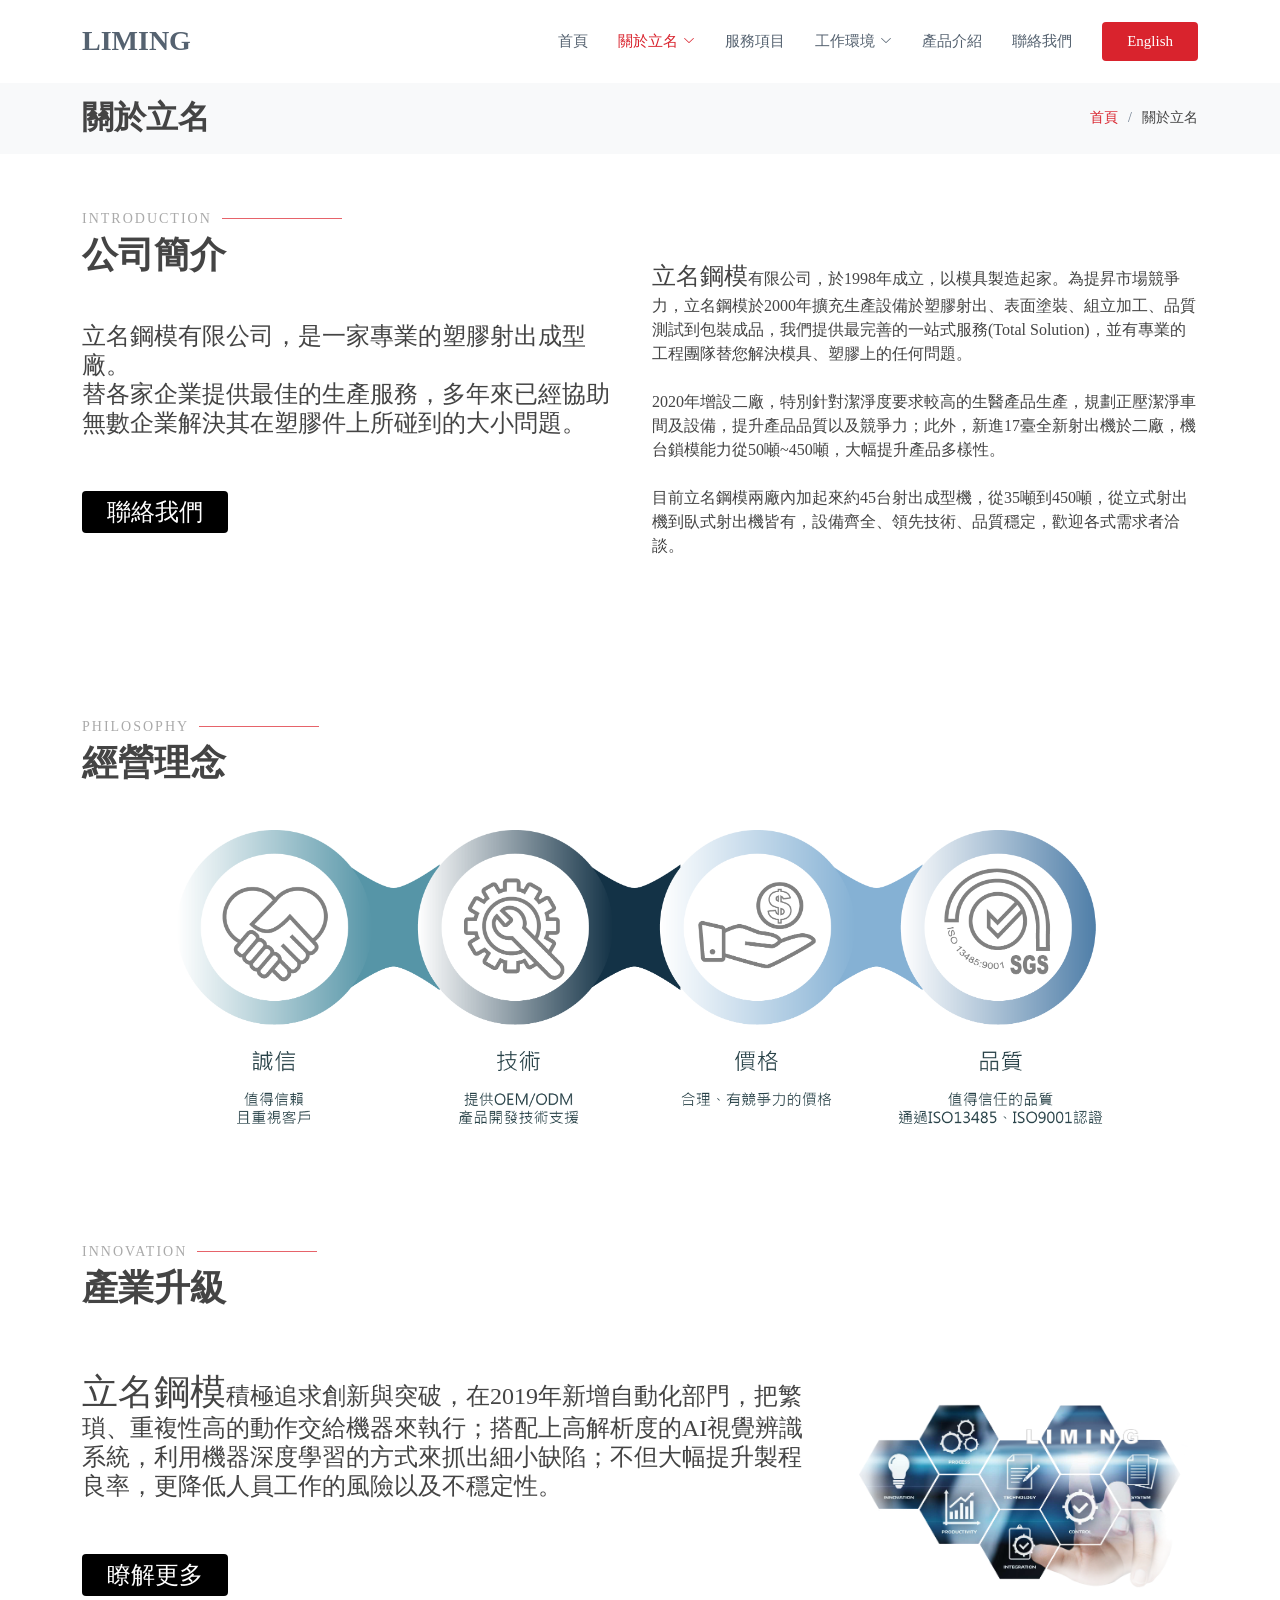
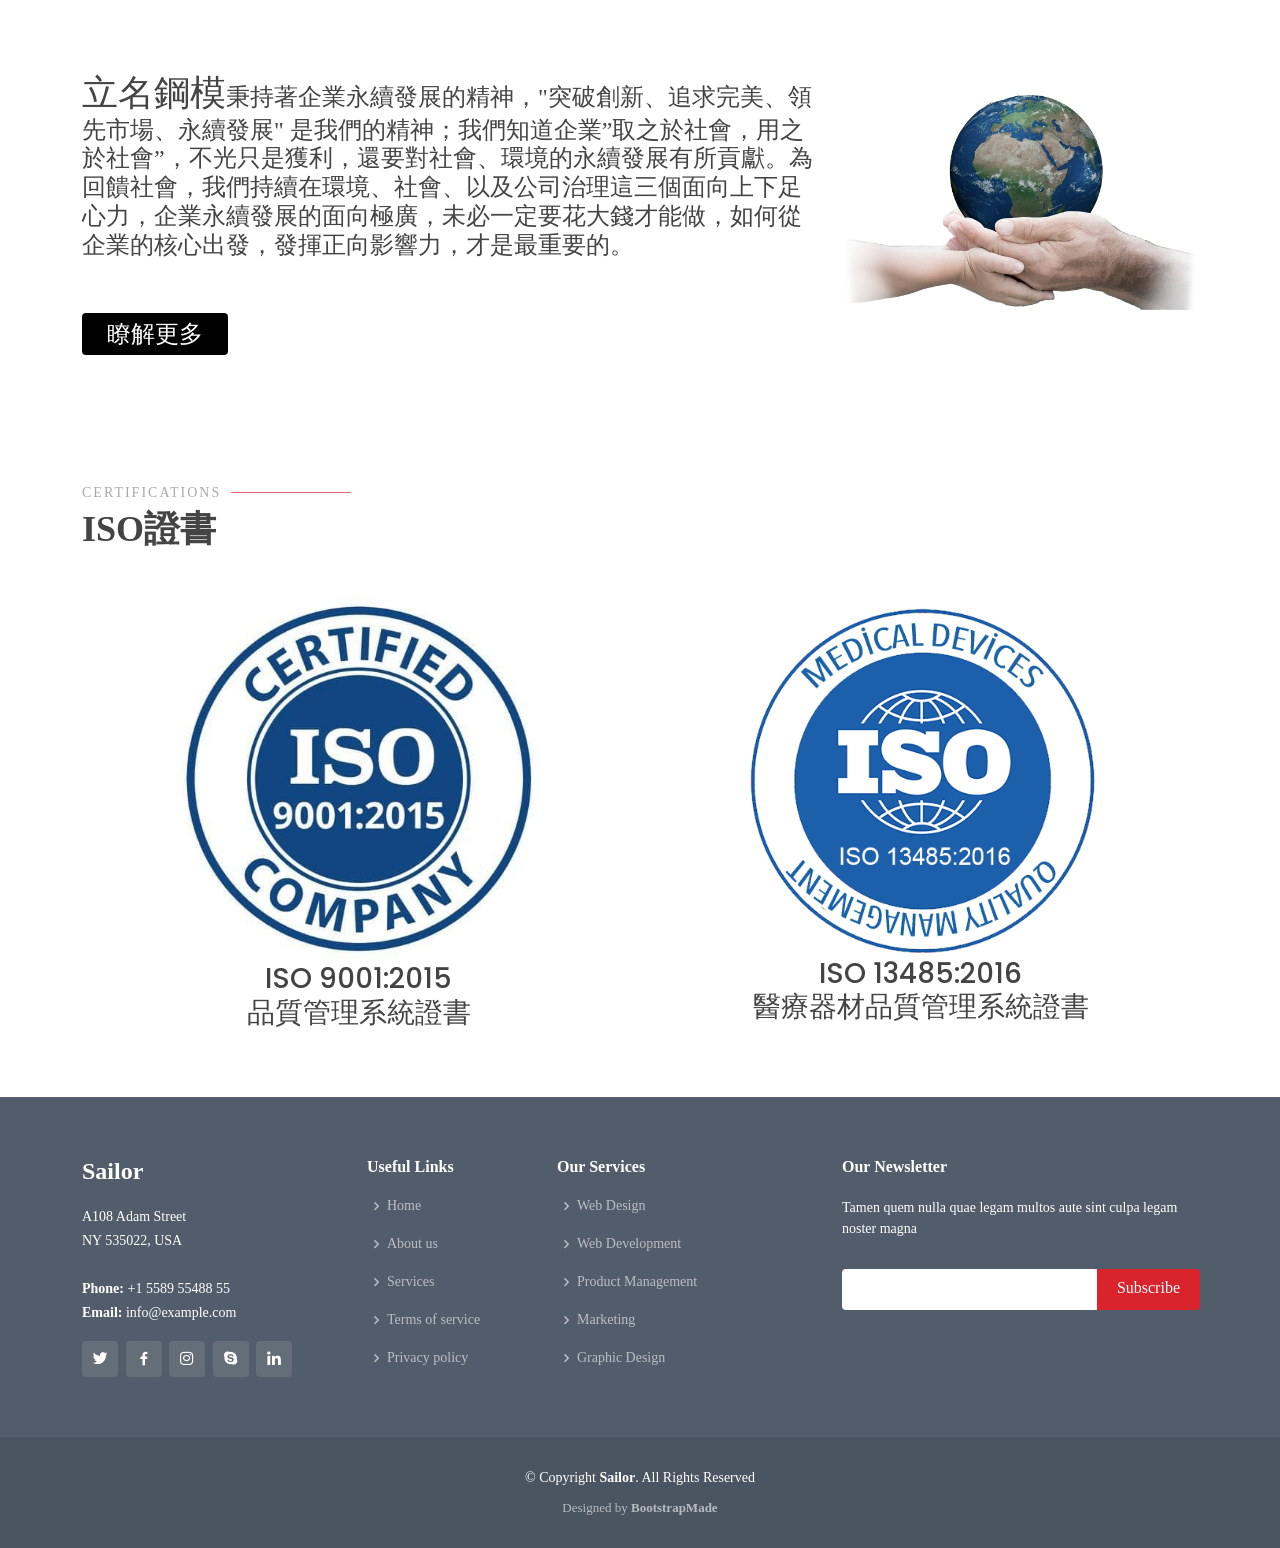
==== about.html @ 47093c93 "update" ====
<!DOCTYPE html>
<html lang="zh-TW">

<head>
  <meta charset="utf-8">
  <meta content="width=device-width, initial-scale=1.0" name="viewport">

  <title>LiMing Mold - 關於立名</title>
  <meta content="" name="description">
  <meta content="" name="keywords">

  <!-- Favicons -->
  <link href="assets/img/favicon.png" rel="icon">
  <link href="assets/img/apple-touch-icon.png" rel="apple-touch-icon">

  <!-- Google Fonts -->
  <link href="https://fonts.googleapis.com/css?family=Open+Sans:300,300i,400,400i,600,600i,700,700i|Raleway:300,300i,400,400i,500,500i,600,600i,700,700i|Poppins:300,300i,400,400i,500,500i,600,600i,700,700i" rel="stylesheet">

  <!-- Vendor CSS Files -->
  <link href="assets/vendor/animate.css/animate.min.css" rel="stylesheet">
  <link href="assets/vendor/bootstrap/css/bootstrap.min.css" rel="stylesheet">
  <link href="assets/vendor/bootstrap-icons/bootstrap-icons.css" rel="stylesheet">
  <link href="assets/vendor/boxicons/css/boxicons.min.css" rel="stylesheet">
  <link href="assets/vendor/glightbox/css/glightbox.min.css" rel="stylesheet">
  <link href="assets/vendor/remixicon/remixicon.css" rel="stylesheet">
  <link href="assets/vendor/swiper/swiper-bundle.min.css" rel="stylesheet">

  <!-- Template Main CSS File -->
  <link href="assets/css/style.css" rel="stylesheet">

  <!-- =======================================================
  * Template Name: Sailor - v4.2.0
  * Template URL: https://bootstrapmade.com/sailor-free-bootstrap-theme/
  * Author: BootstrapMade.com
  * License: https://bootstrapmade.com/license/
  ======================================================== -->
</head>

<body>

  <!-- ======= Header ======= -->
  <header id="header" class="fixed-top d-flex align-items-center">
    <div class="container d-flex align-items-center">

      <h1 class="logo me-auto"><a href="index.html">LIMING</a></h1>
      <!-- Uncomment below if you prefer to use an image logo -->
      <!-- <a href="index.html" class="logo me-auto"><img src="assets/img/logo.png" alt="" class="img-fluid"></a>-->

      <nav id="navbar" class="navbar">
        <ul>
          <li><a href="index.html">首頁</a></li>

          <li class="dropdown"><a href="about.html" class="active"><span>關於立名</span> <i class="bi bi-chevron-down"></i></a>
            <ul>
              <li><a href="about.html">關於立名</a></li>
              <li><a href="csr.html">立名CSR</a></li>
              <!-- <li><a href="testimonials.html">Testimonials</a></li>

              <li class="dropdown"><a href="#"><span>Deep Drop Down</span> <i class="bi bi-chevron-right"></i></a>
                <ul>
                  <li><a href="#">Deep Drop Down 1</a></li>
                  <li><a href="#">Deep Drop Down 2</a></li>
                  <li><a href="#">Deep Drop Down 3</a></li>
                  <li><a href="#">Deep Drop Down 4</a></li>
                  <li><a href="#">Deep Drop Down 5</a></li>
                </ul>
              </li> -->
            </ul>
          </li>
          <!-- <li><a href="about.html">關於立名</a></li> -->
          <li><a href="services.html">服務項目</a></li>
           <li class="dropdown"><a href="environment1.html"><span>工作環境</span> <i class="bi bi-chevron-down"></i></a>
            <ul>
			<li  class = "dropdown dropdown-submenu open">
			<a href="environment1.html">工作環境<p style = "margin-top: 0;margin-bottom: 0rem;">></p></a>
			  <ul class ="dropdown-menu">
              <li><a href="environment1.html">新北五股一廠</a></li>
              <li><a href="environment2.html">新北五股二廠</a></li>
			  </ul>
			</li>
			  <li class = "dropdown dropdown-submenu open">
			  <a href="equipment1.html">工廠設備<p style = "margin-top: 0;margin-bottom: 0rem;">></p></a>
			  <ul class ="dropdown-menu">
              <li><a href="equipment1.html">新北五股一廠</a></li>
              <li><a href="equipment2.html">新北五股二廠</a></li>
			  </ul>
			  </li>
			  
			</ul>
		  </li>
          <li><a href="product.html">產品介紹</a></li>
          <!-- <li><a href="blog.html">Blog</a></li> -->

          <li><a href="contact.html">聯絡我們</a></li>
          <li><a href="index.html" class="getstarted">English</a></li>
        </ul>
        <i class="bi bi-list mobile-nav-toggle"></i>
      </nav><!-- .navbar -->
    </div>
	
  </header><!-- End Header -->

  <main id="main">

    <!-- ======= Breadcrumbs ======= -->
    <section id="breadcrumbs" class="breadcrumbs">
      <div class="container">

        <div class="d-flex justify-content-between align-items-center">
          <h2 style = "font-weight: 700">關於立名</h2>
          <ol>
            <li><a href="index.html">首頁</a></li>
            <li>關於立名</li>
          </ol>
        </div>

      </div>
    </section><!-- End Breadcrumbs -->

    <!-- ======= About Section ======= -->
    <section id="about" class="about">
      <div class="container">
	
		<div class="section-title">
          <h2>INTRODUCTION</h2>
          <p>公司簡介</p>
        </div>
		
        <div class="row content">
          <div class="col-lg-6">
            <h4>立名鋼模有限公司，是一家專業的塑膠射出成型廠。<br>替各家企業提供最佳的生產服務，多年來已經協助無數企業解決其在塑膠件上所碰到的大小問題。</h4>
			<br>
			<br>
			<a href="contact.html" class="getstarted" style="padding: 8px 25px;;border-radius: 4px;font-weight: 400;color: #fff;background: #000000;font-size: 1.5rem;">聯絡我們</a>
			<br>
			<br>
			<br>
			<br>
          </div>
          <div class="col-lg-6 pt-4 pt-lg-0" style ="margin-top:-4rem";>
			<p>
			   <span style = "font-size:1.5rem;">立名鋼模</span>有限公司，於1998年成立，以模具製造起家。為提昇市場競爭力，立名鋼模於2000年擴充生產設備於塑膠射出、表面塗裝、組立加工、品質測試到包裝成品，我們提供最完善的一站式服務(Total Solution)，並有專業的工程團隊替您解決模具、塑膠上的任何問題。
				<br>
				<br>
			   2020年增設二廠，特別針對潔淨度要求較高的生醫產品生產，規劃正壓潔淨車間及設備，提升產品品質以及競爭力；此外，新進17臺全新射出機於二廠，機台鎖模能力從50噸~450噸，大幅提升產品多樣性。
				<br>
				<br>
				目前立名鋼模兩廠內加起來約45台射出成型機，從35噸到450噸，從立式射出機到臥式射出機皆有，設備齊全、領先技術、品質穩定，歡迎各式需求者洽談。
				
            </p>
           <!--  <ul>
              <li><i class="ri-check-double-line"></i> Ullamco laboris nisi ut aliquip ex ea commodo consequa</li>
              <li><i class="ri-check-double-line"></i> Duis aute irure dolor in reprehenderit in voluptate velit</li>
              <li><i class="ri-check-double-line"></i> Ullamco laboris nisi ut aliquip ex ea commodo consequat. Duis aute irure dolor in reprehenderit in</li>
            </ul>
            <p class="fst-italic">
              Lorem ipsum dolor sit amet, consectetur adipiscing elit, sed do eiusmod tempor incididunt ut labore et dolore
              magna aliqua.
            </p> -->
          </div>
        </div>

      </div>
    </section>
	<!-- End About Section -->
	
	<!-- ======= About Section ======= -->
    <section id="about" class="about">
      <div class="container">
	
		<div class="section-title">
          <h2>PHILOSOPHY</h2>
          <p>經營理念</p>
        </div>
		
        <div class="row content">
		<div class="col-lg-1">
		</div>
		 <div class="col-lg-10">
			<img src="assets/img/philosophy.png" class="img-fluid" alt="" style = "display: block;margin-left: auto;margin-right: auto;">
		 </div>
		 <div class="col-lg-1">
		</div>
		  </div>
        </div>

      </div>
    </section>
	<!-- End About Section -->

    <!-- ======= Team Section ======= -->
    <section id="team" class="team">
      <div class="container">

        <div class="section-title">
          <h2>INNOVATION</h2>
          <p>產業升級</p>
        </div>

        <!-- <div class="row" style ="border:3px red solid;"> -->
		<div class="row">
		
			<div class="col-lg-8" style = "margin-top: 1em;margin-bottom:1em;">
				<h4><span style = "font-size:150%;">立名鋼模</span>積極追求創新與突破，在2019年新增自動化部門，把繁瑣、重複性高的動作交給機器來執行；搭配上高解析度的AI視覺辨識系統，利用機器深度學習的方式來抓出細小缺陷；不但大幅提升製程良率，更降低人員工作的風險以及不穩定性。</h4>
				<br>
				<br>
				<a href="services.html" class="getstarted" style="padding: 8px 25px;;border-radius: 4px;font-weight: 400;color: #fff;background: #000000;font-size: 1.5rem;">瞭解更多</a>
          </div>
		  
		  <div class="col-lg-4" style = "margin-top: 1em;margin-bottom:1em;">
				 <img src="assets/img/auto.png" class="img-fluid" alt="">
          </div>
		  </div>
		  <br>
		  <div class="row">
		  <div class="col-lg-8" style = "margin-top: 2em;margin-bottom:1em;">
				<h4><span style = "font-size:150%;">立名鋼模</span>秉持著企業永續發展的精神，"突破創新、追求完美、領先市場、永續發展" 是我們的精神；我們知道企業”取之於社會，用之於社會”，不光只是獲利，還要對社會、環境的永續發展有所貢獻。為回饋社會，我們持續在環境、社會、以及公司治理這三個面向上下足心力，企業永續發展的面向極廣，未必一定要花大錢才能做，如何從企業的核心出發，發揮正向影響力，才是最重要的。</h4>
				<br>
				<br>
				<a href="csr.html" class="getstarted" style="padding: 8px 25px;;border-radius: 4px;font-weight: 400;color: #fff;background: #000000;font-size: 1.5rem;">瞭解更多</a>
          </div>
		  
		  <div class="col-lg-4" style = "margin-top: 2em;margin-bottom:1em;">
				 <img src="assets/img/earth.png" class="img-fluid" alt="">
          </div>
<!--           <div class="col-lg-6">
            <div class="member d-flex align-items-start">
              <div class="pic"><img src="assets/img/team/team-1.jpg" class="img-fluid" alt=""></div>
              <div class="member-info">
                <h4>Walter White</h4>
                <span>Chief Executive Officer</span>
                <p>Explicabo voluptatem mollitia et repellat</p>
                <div class="social">
                  <a href=""><i class="ri-twitter-fill"></i></a>
                  <a href=""><i class="ri-facebook-fill"></i></a>
                  <a href=""><i class="ri-instagram-fill"></i></a>
                  <a href=""> <i class="ri-linkedin-box-fill"></i> </a>
                </div>
              </div>
            </div>
          </div>

          <div class="col-lg-6 mt-4 mt-lg-0">
            <div class="member d-flex align-items-start">
              <div class="pic"><img src="assets/img/team/team-2.jpg" class="img-fluid" alt=""></div>
              <div class="member-info">
                <h4>Sarah Jhonson</h4>
                <span>Product Manager</span>
                <p>Aut maiores voluptates amet et quis</p>
                <div class="social">
                  <a href=""><i class="ri-twitter-fill"></i></a>
                  <a href=""><i class="ri-facebook-fill"></i></a>
                  <a href=""><i class="ri-instagram-fill"></i></a>
                  <a href=""> <i class="ri-linkedin-box-fill"></i> </a>
                </div>
              </div>
            </div>
          </div>

          <div class="col-lg-6 mt-4">
            <div class="member d-flex align-items-start">
              <div class="pic"><img src="assets/img/team/team-3.jpg" class="img-fluid" alt=""></div>
              <div class="member-info">
                <h4>William Anderson</h4>
                <span>CTO</span>
                <p>Quisquam facilis cum velit laborum corrupti</p>
                <div class="social">
                  <a href=""><i class="ri-twitter-fill"></i></a>
                  <a href=""><i class="ri-facebook-fill"></i></a>
                  <a href=""><i class="ri-instagram-fill"></i></a>
                  <a href=""> <i class="ri-linkedin-box-fill"></i> </a>
                </div>
              </div>
            </div>
          </div>

          <div class="col-lg-6 mt-4">
            <div class="member d-flex align-items-start">
              <div class="pic"><img src="assets/img/team/team-4.jpg" class="img-fluid" alt=""></div>
              <div class="member-info">
                <h4>Amanda Jepson</h4>
                <span>Accountant</span>
                <p>Dolorum tempora officiis odit laborum officiis</p>
                <div class="social">
                  <a href=""><i class="ri-twitter-fill"></i></a>
                  <a href=""><i class="ri-facebook-fill"></i></a>
                  <a href=""><i class="ri-instagram-fill"></i></a>
                  <a href=""> <i class="ri-linkedin-box-fill"></i> </a>
                </div>
              </div>
            </div>
          </div> -->

        </div>

      </div>
    </section><!-- End Team Section -->

    <!-- ======= Our Skills Section ======= -->
<!--     <section id="skills" class="skills">
      <div class="container">

        <div class="section-title">
          <h2>CERTIFICATIONS</h2>
          <p>ISO 證書</p>
        </div>

        <div class="row skills-content">

		<div class="col-lg-1">
		</div>
          <div class="col-lg-4">
			<img src="assets/img/ISO9001.jpg" class="img-fluid" alt="">
			<br>
			<br>
			<h3 style ="text-align: center;font-family:'Poppins', sans-serif;">ISO 9001證書</h3>

          </div>
		<div class="col-lg-2">
		</div>
          <div class="col-lg-4">
			<img src="assets/img/ISO13485.png" class="img-fluid" alt="">
			<br>
			<br>
			<h3 style ="text-align: center;font-family:'Poppins', sans-serif;">ISO 13485證書</h3>
          </div>
		<div class="col-lg-1">
		</div>
        </div>

      </div>
    </section> -->
	<!-- End Our Skills Section -->
	
	<section id="portfolio" class="about">
      <div class="container">
	  <div class="section-title">
          <h2>CERTIFICATIONS</h2>
          <p>ISO證書</p>
		</div>
	  <div class="row " style = "--bs-gutter-x: 0.5rem;">

		 <div class="col-md-1 mt-4 mt-md-0">
		 </div>

          <div class="col-md-4 mt-4 mt-md-0">
              <img src="assets/img/ISO9001.jpg" class="img-fluid" alt="" style = "border-radius: 5px;">
			  </img>
                <h3 style ="text-align: center;font-family:'Poppins', sans-serif;">ISO 9001:2015<br>品質管理系統證書</h3>
            </div>	
			
		  <div class="col-md-2 mt-4 mt-md-0">
		 </div>

          <div class="col-md-4 mt-4 mt-md-0">
              <img src="assets/img/ISO13485.png" class="img-fluid" alt="" style = "border-radius: 5px;background-color:white;">
			  </img>
				<h3 style ="text-align: center;font-family:'Poppins', sans-serif;">ISO 13485:2016<br>醫療器材品質管理系統證書</h3>
          </div>		  
		 <div class="col-md-1 mt-4 mt-md-0">
		 </div>
		</div>
		</div>

    </section><!-- End Portfolio Section -->

  </main><!-- End #main -->

  <!-- ======= Footer ======= -->
  <footer id="footer">
    <div class="footer-top">
      <div class="container">
        <div class="row">

          <div class="col-lg-3 col-md-6">
            <div class="footer-info">
              <h3>Sailor</h3>
              <p>
                A108 Adam Street <br>
                NY 535022, USA<br><br>
                <strong>Phone:</strong> +1 5589 55488 55<br>
                <strong>Email:</strong> info@example.com<br>
              </p>
              <div class="social-links mt-3">
                <a href="#" class="twitter"><i class="bx bxl-twitter"></i></a>
                <a href="#" class="facebook"><i class="bx bxl-facebook"></i></a>
                <a href="#" class="instagram"><i class="bx bxl-instagram"></i></a>
                <a href="#" class="google-plus"><i class="bx bxl-skype"></i></a>
                <a href="#" class="linkedin"><i class="bx bxl-linkedin"></i></a>
              </div>
            </div>
          </div>

          <div class="col-lg-2 col-md-6 footer-links">
            <h4>Useful Links</h4>
            <ul>
              <li><i class="bx bx-chevron-right"></i> <a href="#">Home</a></li>
              <li><i class="bx bx-chevron-right"></i> <a href="#">About us</a></li>
              <li><i class="bx bx-chevron-right"></i> <a href="#">Services</a></li>
              <li><i class="bx bx-chevron-right"></i> <a href="#">Terms of service</a></li>
              <li><i class="bx bx-chevron-right"></i> <a href="#">Privacy policy</a></li>
            </ul>
          </div>

          <div class="col-lg-3 col-md-6 footer-links">
            <h4>Our Services</h4>
            <ul>
              <li><i class="bx bx-chevron-right"></i> <a href="#">Web Design</a></li>
              <li><i class="bx bx-chevron-right"></i> <a href="#">Web Development</a></li>
              <li><i class="bx bx-chevron-right"></i> <a href="#">Product Management</a></li>
              <li><i class="bx bx-chevron-right"></i> <a href="#">Marketing</a></li>
              <li><i class="bx bx-chevron-right"></i> <a href="#">Graphic Design</a></li>
            </ul>
          </div>

          <div class="col-lg-4 col-md-6 footer-newsletter">
            <h4>Our Newsletter</h4>
            <p>Tamen quem nulla quae legam multos aute sint culpa legam noster magna</p>
            <form action="" method="post">
              <input type="email" name="email"><input type="submit" value="Subscribe">
            </form>

          </div>

        </div>
      </div>
    </div>

    <div class="container">
      <div class="copyright">
        &copy; Copyright <strong><span>Sailor</span></strong>. All Rights Reserved
      </div>
      <div class="credits">
        <!-- All the links in the footer should remain intact. -->
        <!-- You can delete the links only if you purchased the pro version. -->
        <!-- Licensing information: https://bootstrapmade.com/license/ -->
        <!-- Purchase the pro version with working PHP/AJAX contact form: https://bootstrapmade.com/sailor-free-bootstrap-theme/ -->
        Designed by <a href="https://bootstrapmade.com/">BootstrapMade</a>
      </div>
    </div>
  </footer><!-- End Footer -->

  <a href="#" class="back-to-top d-flex align-items-center justify-content-center"><i class="bi bi-arrow-up-short"></i></a>

  <!-- Vendor JS Files -->
  <script src="assets/vendor/bootstrap/js/bootstrap.bundle.min.js"></script>
  <script src="assets/vendor/glightbox/js/glightbox.min.js"></script>
  <script src="assets/vendor/isotope-layout/isotope.pkgd.min.js"></script>
  <script src="assets/vendor/php-email-form/validate.js"></script>
  <script src="assets/vendor/swiper/swiper-bundle.min.js"></script>
  <script src="assets/vendor/waypoints/noframework.waypoints.js"></script>

  <!-- Template Main JS File -->
  <script src="assets/js/main.js"></script>
  
                  <!-- Messenger 洽談外掛程式 Code -->
    <div id="fb-root"></div>

    <!-- Your 洽談外掛程式 code -->
    <div id="fb-customer-chat" class="fb-customerchat">
    </div>

    <script>
      var chatbox = document.getElementById('fb-customer-chat');
      chatbox.setAttribute("page_id", "1772812179628195");
      chatbox.setAttribute("attribution", "biz_inbox");
      window.fbAsyncInit = function() {
        FB.init({
          xfbml            : true,
          version          : 'v11.0'
        });
      };

      (function(d, s, id) {
        var js, fjs = d.getElementsByTagName(s)[0];
        if (d.getElementById(id)) return;
        js = d.createElement(s); js.id = id;
        js.src = 'https://connect.facebook.net/zh_TW/sdk/xfbml.customerchat.js';
        fjs.parentNode.insertBefore(js, fjs);
      }(document, 'script', 'facebook-jssdk'));
    </script>
	

</body>

</html>
---- assets/css/style.css ----
/**
* Template Name: Sailor - v4.2.0
* Template URL: https://bootstrapmade.com/sailor-free-bootstrap-theme/
* Author: BootstrapMade.com
* License: https://bootstrapmade.com/license/
*/

/*--------------------------------------------------------------
# General
--------------------------------------------------------------*/
body {
  /* font-family: "Open Sans", sans-serif; */
  font-family:微軟正黑體;
  color: #444444;
}

a {
  text-decoration: none;
  color: #d9232d;
}

a:hover {
  color: #e24d55;
  text-decoration: none;
}

h1, h2, h3, h4, h5, h6 {
  /* font-family: "Raleway", sans-serif; */
  font-family:微軟正黑體;
}

/*--------------------------------------------------------------
# Back to top button
--------------------------------------------------------------*/
.back-to-top {
  position: fixed;
  visibility: hidden;
  opacity: 0;
  right: 15px;
  bottom: 15px;
  z-index: 996;
  background: #d9232d;
  width: 40px;
  height: 40px;
  border-radius: 4px;
  transition: all 0.4s;
}

.back-to-top i {
  font-size: 28px;
  color: #fff;
  line-height: 0;
}

.back-to-top:hover {
  background: #e1444d;
  color: #fff;
}

.back-to-top.active {
  visibility: visible;
  opacity: 1;
}

/*--------------------------------------------------------------
# Header
--------------------------------------------------------------*/
#header {
  background: white;
  transition: all 0.5s;
  z-index: 997;
  padding: 20px 0;
}

#header.header-scrolled {
  box-shadow: 0px 2px 15px rgba(0, 0, 0, 0.1);
  padding: 12px 0;
}

#header.header-inner-pages {
  box-shadow: 0px 2px 15px rgba(0, 0, 0, 0.1);
}

#header .logo {
  font-size: 28px;
  margin: 0;
  padding: 0;
  line-height: 1;
  font-weight: 700;
  text-transform: uppercase;
}

#header .logo a {
  color: #556270;
}

#header .logo img {
  max-height: 40px;
}

/*--------------------------------------------------------------
# Navigation Menu
--------------------------------------------------------------*/
/**
* Desktop Navigation 
*/
.navbar {
  padding: 0;
}

.navbar ul {
  margin: 0;
  padding: 0;
  display: flex;
  list-style: none;
  align-items: center;
}

.navbar li {
  position: relative;
}

.navbar a {
  display: flex;
  align-items: center;
  justify-content: space-between;
  padding: 10px 0 10px 30px;
  /* font-family: "Poppins", sans-serif; */
  font-family:微軟正黑體;
  font-size: 15px;
  font-weight: 500;
  color: #556270;
  white-space: nowrap;
  transition: 0.3s;
}

.navbar a i {
  font-size: 12px;
  line-height: 0;
  margin-left: 5px;
}

.navbar a:hover, .navbar .active, .navbar li:hover > a {
  color: #d9232d;
}

.navbar .getstarted {
  background: #d9232d;
  padding: 8px 25px;
  margin-left: 30px;
  border-radius: 4px;
  font-weight: 400;
  color: #fff;
}

.navbar .getstarted:hover {
  color: #fff;
  background: #e1444d;
}

.navbar .dropdown ul {
  display: block;
  position: absolute;
  left: 14px;
  top: calc(100% + 30px);
  margin: 0;
  padding: 10px 0;
  z-index: 99;
  opacity: 0;
  visibility: hidden;
  background: #fff;
  box-shadow: 0px 0px 30px rgba(127, 137, 161, 0.25);
  transition: 0.3s;
}

.navbar .dropdown ul li {
  min-width: 200px;
}

.navbar .dropdown ul a {
  padding: 10px 20px;
  font-size: 15px;
  text-transform: none;
  font-weight: 400;
}

.navbar .dropdown ul a i {
  font-size: 12px;
}

.navbar .dropdown ul a:hover, .navbar .dropdown ul .active:hover, .navbar .dropdown ul li:hover > a {
  color: #d9232d;
}

.navbar .dropdown:hover > ul {
  opacity: 1;
  top: 100%;
  visibility: visible;
}

.navbar .dropdown .dropdown ul {
  top: 0;
  left: calc(100% - 30px);
  visibility: hidden;
}

.navbar .dropdown .dropdown:hover > ul {
  opacity: 1;
  top: 0;
  left: 100%;
  visibility: visible;
}

@media (max-width: 1366px) {
  .navbar .dropdown .dropdown ul {
    left: -90%;
  }
  .navbar .dropdown .dropdown:hover > ul {
    left: -100%;
  }
}

/* 新增的 */
/* .dropdown ul li:hover ul{
display: block;
}
.dropdown ul li ul{
	width: 160px;
	height: auto;
	border: 1px solid #eee;
	border-radius:3px;
	position: relative;
	top: -60px;
	left: 100%;
}
.navbar>ul>li>ul>li>ul>li{
	display: block;
	width: 100%;
	height: 60px;
	text-align: center;
	border-bottom: 1px solid #eee;
}
.navbar>ul>li>ul>li>ul>li:last-child{
            border: 0px;
        } */
		
.dropdown-submenu>.dropdown-menu {
    top: 0;
    left: 100%;
    margin-top: -10px!important;
    margin-left: -1px!important;

}
.dropdown-menu>li>a {
    display: block;
    padding: 10px 20px;
    clear: both;
    font-weight: 400;
    line-height: 1.42857143;
    color: #333;
    white-space: nowrap;
	font-size: 15px;
    text-transform: none;
}
.open>.dropdown-menu {
    display: block;
}
.dropdown-menu {
padding: 10px!important;
}
/**
* Mobile Navigation 
*/
.mobile-nav-toggle {
  color: #556270;
  font-size: 28px;
  cursor: pointer;
  display: none;
  line-height: 0;
  transition: 0.5s;
}

.mobile-nav-toggle.bi-x {
  color: #fff;
}

@media (max-width: 991px) {
  .mobile-nav-toggle {
    display: block;
  }
  .navbar ul {
    display: none;
  }
}

.navbar-mobile {
  position: fixed;
  overflow: hidden;
  top: 0;
  right: 0;
  left: 0;
  bottom: 0;
  background: rgba(63, 73, 83, 0.9);
  transition: 0.3s;
  z-index: 999;
}

.navbar-mobile .mobile-nav-toggle {
  position: absolute;
  top: 15px;
  right: 15px;
}

.navbar-mobile ul {
  display: block;
  position: absolute;
  top: 55px;
  right: 15px;
  bottom: 15px;
  left: 15px;
  padding: 10px 0;
  background-color: #fff;
  overflow-y: auto;
  transition: 0.3s;
}

.navbar-mobile a {
  padding: 10px 20px;
  font-size: 15px;
  color: #556270;
}

.navbar-mobile a:hover, .navbar-mobile .active, .navbar-mobile li:hover > a {
  color: #d9232d;
}

.navbar-mobile .getstarted {
  margin: 15px;
}

.navbar-mobile .dropdown ul {
  position: static;
  display: none;
  margin: 10px 20px;
  padding: 10px 0;
  z-index: 99;
  opacity: 1;
  visibility: visible;
  background: #fff;
  box-shadow: 0px 0px 30px rgba(127, 137, 161, 0.25);
}

.navbar-mobile .dropdown ul li {
  min-width: 200px;
}

.navbar-mobile .dropdown ul a {
  padding: 10px 20px;
}

.navbar-mobile .dropdown ul a i {
  font-size: 12px;
}

.navbar-mobile .dropdown ul a:hover, .navbar-mobile .dropdown ul .active:hover, .navbar-mobile .dropdown ul li:hover > a {
  color: #d9232d;
}

.navbar-mobile .dropdown > .dropdown-active {
  display: block;
}

/* 箭頭效果 */
.toleft , .toright{
	color: white;
	position: absolute;
	width: 50px;
	height: 50px;
	top: 245px;            
	font-size: 28px;
	background: #000000b8;
	opacity: 0.5;
	text-align: center;
	line-height: 50px;
	z-index:100;
	margin: auto;
}
.toleft.actives , .toright.actives{
	background: red;
	opacity: 0.5;
}
.toleft{
	left: 0px;
}
.toright{
	right: 0px;
}

/*--------------------------------------------------------------
# Hero Section
--------------------------------------------------------------*/
#hero {
  width: 100%;
  height: 100vh;
  background-color: rgba(63, 73, 83, 0.8);
  overflow: hidden;
  position: relative;
}

#hero .carousel, #hero .carousel-inner, #hero .carousel-item, #hero .carousel-item::before {
  position: absolute;
  top: 0;
  right: 0;
  left: 0;
  bottom: 0;
}

#hero .carousel-item {
  background-size: cover;
  background-position: center;
  background-repeat: no-repeat;
}

#hero .carousel-item::before {
  content: '';
  background-color: rgba(30, 35, 40, 0.6);
}

#hero .carousel-container {
  display: flex;
  justify-content: center;
  align-items: center;
  position: absolute;
  bottom: 0;
  top: 70px;
  left: 50px;
  right: 50px;
}

#hero .container {
  text-align: center;
}

#hero h2 {
  color: #fff;
  margin-bottom: 20px;
  font-size: 48px;
  font-weight: 700;
}

#hero p {
  -webkit-animation-delay: 0.4s;
  animation-delay: 0.4s;
  margin: 0 auto 30px auto;
  color: #fff;
}

#hero .carousel-inner .carousel-item {
  transition-property: opacity;
  background-position: center top;
}

#hero .carousel-inner .carousel-item,
#hero .carousel-inner .active.carousel-item-start,
#hero .carousel-inner .active.carousel-item-end {
  opacity: 0;
}

#hero .carousel-inner .active,
#hero .carousel-inner .carousel-item-next.carousel-item-start,
#hero .carousel-inner .carousel-item-prev.carousel-item-end {
  opacity: 1;
  transition: 0.5s;
}

#hero .carousel-inner .carousel-item-next,
#hero .carousel-inner .carousel-item-prev,
#hero .carousel-inner .active.carousel-item-start,
#hero .carousel-inner .active.carousel-item-end {
  left: 0;
  transform: translate3d(0, 0, 0);
}

#hero .carousel-control-next-icon, #hero .carousel-control-prev-icon {
  background: none;
  font-size: 30px;
  line-height: 0;
  width: auto;
  height: auto;
  background: rgba(255, 255, 255, 0.2);
  border-radius: 50px;
  transition: 0.3s;
  color: rgba(255, 255, 255, 0.5);
  width: 54px;
  height: 54px;
  display: flex;
  align-items: center;
  justify-content: center;
}

#hero .carousel-control-next-icon:hover, #hero .carousel-control-prev-icon:hover {
  background: rgba(255, 255, 255, 0.3);
  color: rgba(255, 255, 255, 0.8);
}

#hero .carousel-indicators li {
  cursor: pointer;
  background: #fff;
  overflow: hidden;
  border: 0;
  width: 12px;
  height: 12px;
  border-radius: 50px;
  opacity: .6;
  transition: 0.3s;
}

#hero .carousel-indicators li.active {
  opacity: 1;
  background: #d9232d;
}

#hero .btn-get-started {
  /* font-family: "Raleway", sans-serif; */
  font-family:微軟正黑體;
  font-weight: 500;
  font-size: 14px;
  letter-spacing: 1px;
  display: inline-block;
  padding: 14px 32px;
  border-radius: 4px;
  transition: 0.5s;
  line-height: 1;
  color: #fff;
  -webkit-animation-delay: 0.8s;
  animation-delay: 0.8s;
  background: #d9232d;
}

#hero .btn-get-started:hover {
  background: #df3740;
}

@media (max-width: 992px) {
  #hero {
    height: 100vh;
  }
  #hero .carousel-container {
    top: 8px;
  }
}

@media (max-width: 768px) {
  #hero h2 {
    font-size: 28px;
  }
}

@media (min-width: 1024px) {
  #hero .carousel-control-prev, #hero .carousel-control-next {
    width: 5%;
  }
}

@media (max-height: 500px) {
  #hero {
    height: 120vh;
  }
}

/*--------------------------------------------------------------
# Sections General
--------------------------------------------------------------*/
section {
  padding: 60px 0;
  overflow: hidden;
}

.section-bg, .services .icon-box {
  background-color: #f8f9fa;
}

.section-title {
  padding-bottom: 40px;
}

.section-title h2 {
  font-size: 14px;
  font-weight: 500;
  padding: 0;
  line-height: 1px;
  margin: 0 0 5px 0;
  letter-spacing: 2px;
  text-transform: uppercase;
  color: #aaaaaa;
  /* font-family: "Poppins", sans-serif; */
  font-family:微軟正黑體;
}

.section-title h2::after {
  content: "";
  width: 120px;
  height: 1px;
  display: inline-block;
  background: #e6636a;
  margin: 4px 10px;
}

.section-title p {
  margin: 0;
  margin: 0;
  font-size: 36px;
  font-weight: 700;
  text-transform: uppercase;
  /* font-family: "Poppins", sans-serif; */
  font-family:微軟正黑體;
  /* color: #556270; */
}

/*--------------------------------------------------------------
# Breadcrumbs
--------------------------------------------------------------*/
.breadcrumbs {
  padding: 18px 0;
  background: #f8f9fa;
  min-height: 40px;
  margin-top: 80px;
}

.breadcrumbs h2 {
  font-size: 32px;
  font-weight: 300;
  margin: 0;
}

.breadcrumbs ol {
  display: flex;
  flex-wrap: wrap;
  list-style: none;
  padding: 0;
  margin: 0;
  font-size: 14px;
}

.breadcrumbs ol li + li {
  padding-left: 10px;
}

.breadcrumbs ol li + li::before {
  display: inline-block;
  padding-right: 10px;
  color: #6b7b8d;
  content: "/";
}

@media (max-width: 992px) {
  .breadcrumbs {
    margin-top: 58px;
  }
  .breadcrumbs .d-flex {
    display: block !important;
  }
  .breadcrumbs h2 {
    margin-bottom: 10px;
  }
  .breadcrumbs ol {
    display: block;
  }
  .breadcrumbs ol li {
    display: inline-block;
  }
}

/*--------------------------------------------------------------
# About
--------------------------------------------------------------*/
.about .content h2 {
  font-weight: 700;
  font-size: 48px;
  line-height: 60px;
  margin-bottom: 20px;
  text-transform: uppercase;
}

.about .content h3 {
  font-weight: 500;
  line-height: 32px;
  font-size: 24px;
}

.about .content ul {
  list-style: none;
  padding: 0;
}

.about .content ul li {
  padding: 10px 0 0 28px;
  position: relative;
}

.about .content ul i {
  left: 0;
  top: 7px;
  position: absolute;
  font-size: 20px;
  color: #d9232d;
}

.about .content p:last-child {
  margin-bottom: 0;
}

/*--------------------------------------------------------------
# Clients
--------------------------------------------------------------*/
.clients {
  padding: 15px 0;
  text-align: center;
}

.clients img {
  max-width: 45%;
  transition: all 0.4s ease-in-out;
  display: inline-block;
  padding: 15px 0;
  filter: grayscale(100);
}

.clients img:hover {
  filter: none;
  transform: scale(1.15);
}

@media (max-width: 768px) {
  .clients img {
    max-width: 40%;
  }
}

/*--------------------------------------------------------------
# Services
--------------------------------------------------------------*/
.services .icon-box {
  margin-bottom: 20px;
  padding: 30px;
  border-radius: 6px;
}

.services .icon-box i {
  float: left;
  color: #d9232d;
  font-size: 40px;
}

.services .icon-box h4 {
  margin-left: 70px;
  font-weight: 700;
  margin-bottom: 15px;
  font-size: 18px;
}

.services .icon-box h4 a {
  color: #556270;
  transition: 0.3s;
}

.services .icon-box p {
  margin-left: 70px;
  line-height: 24px;
  font-size: 14px;
}

.services .icon-box:hover h4 a {
  color: #d9232d;
}

/*--------------------------------------------------------------
# Portfolio
--------------------------------------------------------------*/
.portfolio .portfolio-item {
  margin-bottom: 30px;
}

.portfolio #portfolio-flters {
  padding: 0;
  margin: 0 auto 20px auto;
  list-style: none;
  text-align: center;
}

.portfolio #portfolio-flters li {
  cursor: pointer;
  display: inline-block;
  padding: 8px 15px 10px 15px;
  font-size: 14px;
  font-weight: 600;
  line-height: 1;
  text-transform: uppercase;
  color: #444444;
  margin-bottom: 5px;
  transition: all 0.3s ease-in-out;
  border-radius: 3px;
}

.portfolio #portfolio-flters li:hover, .portfolio #portfolio-flters li.filter-active {
  color: #fff;
  background: #d9232d;
}

.portfolio #portfolio-flters li:last-child {
  margin-right: 0;
}

.portfolio .portfolio-wrap {
  transition: 0.3s;
  position: relative;
  overflow: hidden;
  z-index: 1;
  background: rgba(85, 98, 112, 0.6);
}

.portfolio .portfolio-wrap::before {
  content: "";
  background: rgba(85, 98, 112, 0.6);
  position: absolute;
  left: 0;
  right: 0;
  top: 0;
  bottom: 0;
  transition: all ease-in-out 0.3s;
  z-index: 2;
  opacity: 0;
}

.portfolio .portfolio-wrap img {
  transition: all ease-in-out 0.3s;
}

.portfolio .portfolio-wrap .portfolio-info {
  opacity: 0;
  position: absolute;
  top: 0;
  left: 0;
  right: 0;
  bottom: 0;
  z-index: 3;
  transition: all ease-in-out 0.3s;
  display: flex;
  flex-direction: column;
  justify-content: flex-end;
  align-items: flex-start;
  padding: 20px;
}

.portfolio .portfolio-wrap .portfolio-info h4 {
  font-size: 20px;
  color: #fff;
  font-weight: 600;
}

.portfolio .portfolio-wrap .portfolio-info p {
  color: rgba(255, 255, 255, 0.7);
  font-size: 14px;
  text-transform: uppercase;
  padding: 0;
  margin: 0;
  font-style: italic;
}

.portfolio .portfolio-wrap .portfolio-links {
  text-align: center;
  z-index: 4;
}

.portfolio .portfolio-wrap .portfolio-links a {
  color: rgba(255, 255, 255, 0.6);
  margin: 0 5px 0 0;
  font-size: 28px;
  display: inline-block;
  transition: 0.3s;
}

.portfolio .portfolio-wrap .portfolio-links a:hover {
  color: white;
}

.portfolio .portfolio-wrap:hover::before {
  opacity: 1;
}

.portfolio .portfolio-wrap:hover img {
  transform: scale(1.2);
}

.portfolio .portfolio-wrap:hover .portfolio-info {
  opacity: 1;
}

/*--新增start--*/
.portfolio .portfolio-wrap2 {
  transition: 0.3s;
  position: relative;
  overflow: hidden;
  z-index: 1;
  background: rgba(85, 98, 112, 0.6);
}

.portfolio .portfolio-wrap2::before {
  content: "";
  position: absolute;
  left: 0;
  right: 0;
  top: 0;
  bottom: 0;
  transition: all ease-in-out 0.3s;
  z-index: 2;
  opacity: 0;
}

.portfolio .portfolio-wrap2 img {
  transition: all ease-in-out 0.3s;
}

.portfolio .portfolio-wrap2 .portfolio-info {
  opacity: 0;
  position: absolute;
  top: 0;
  left: 0;
  right: 0;
  bottom: 0;
  z-index: 3;
  transition: all ease-in-out 0.3s;
  display: flex;
  flex-direction: column;
  justify-content: flex-end;
  align-items: flex-start;
  padding: 20px;
}

.portfolio .portfolio-wrap2 .portfolio-info h4 {
  font-size: 20px;
  color: #fff;
  font-weight: 600;
}

.portfolio .portfolio-wrap2 .portfolio-info p {
  color: rgba(255, 255, 255, 0.7);
  font-size: 14px;
  text-transform: uppercase;
  padding: 0;
  margin: 0;
  font-style: italic;
}

.portfolio .portfolio-wrap2 .portfolio-links {
  text-align: center;
  z-index: 4;
}

.portfolio .portfolio-wrap2 .portfolio-links a {
  color: rgba(255, 255, 255, 0.6);
  margin: 0 5px 0 0;
  font-size: 28px;
  display: inline-block;
  transition: 0.3s;
}

.portfolio .portfolio-wrap2 .portfolio-links a:hover {
  color: white;
}

.portfolio .portfolio-wrap2:hover::before {
  opacity: 1;
}

.portfolio .portfolio-wrap2:hover img {
  transform: scale(1.2);
}

.portfolio .portfolio-wrap2:hover .portfolio-info {
  opacity: 1;
}
/*--新增over--*/

/*--------------------------------------------------------------
# Portfolio Details
--------------------------------------------------------------*/
.portfolio-details {
  padding-top: 40px;
}

.portfolio-details .portfolio-details-slider img {
  width: 100%;
}

.portfolio-details .portfolio-details-slider .swiper-pagination {
  margin-top: 20px;
  position: relative;
}

.portfolio-details .portfolio-details-slider .swiper-pagination .swiper-pagination-bullet {
  width: 12px;
  height: 12px;
  background-color: #fff;
  opacity: 1;
  border: 1px solid #d9232d;
}

.portfolio-details .portfolio-details-slider .swiper-pagination .swiper-pagination-bullet-active {
  background-color: #d9232d;
}

.portfolio-details .portfolio-info {
  padding: 30px;
  box-shadow: 0px 0 30px rgba(85, 98, 112, 0.08);
}

.portfolio-details .portfolio-info h3 {
  font-size: 22px;
  font-weight: 700;
  margin-bottom: 20px;
  padding-bottom: 20px;
  border-bottom: 1px solid #eee;
}

.portfolio-details .portfolio-info ul {
  list-style: none;
  padding: 0;
  font-size: 15px;
}

.portfolio-details .portfolio-info ul li + li {
  margin-top: 10px;
}

.portfolio-details .portfolio-description {
  padding-top: 30px;
}

.portfolio-details .portfolio-description h2 {
  font-size: 26px;
  font-weight: 700;
  margin-bottom: 20px;
}

.portfolio-details .portfolio-description p {
  padding: 0;
}

/*--------------------------------------------------------------
# Our Team
--------------------------------------------------------------*/
.team .member {
  position: relative;
  box-shadow: 0px 2px 15px rgba(85, 98, 112, 0.08);
  padding: 30px;
  border-radius: 4px;
  background: white;
}

.team .member .pic {
  overflow: hidden;
  width: 140px;
  border-radius: 4px;
}

.team .member .pic img {
  transition: ease-in-out 0.3s;
}

.team .member:hover img {
  transform: scale(1.1);
}

.team .member .member-info {
  padding-left: 30px;
}

.team .member h4 {
  font-weight: 700;
  margin-bottom: 5px;
  font-size: 20px;
  color: #556270;
}

.team .member span {
  display: block;
  font-size: 15px;
  padding-bottom: 10px;
  position: relative;
  font-weight: 500;
}

.team .member span::after {
  content: '';
  position: absolute;
  display: block;
  width: 50px;
  height: 1px;
  background: #dee2e6;
  bottom: 0;
  left: 0;
}

.team .member p {
  margin: 10px 0 0 0;
  font-size: 14px;
}

.team .member .social {
  margin-top: 12px;
  display: flex;
  align-items: center;
  justify-content: flex-start;
}

.team .member .social a {
  transition: ease-in-out 0.3s;
  display: flex;
  align-items: center;
  justify-content: center;
  border-radius: 4px;
  width: 32px;
  height: 32px;
  background: #8795a4;
}

.team .member .social a i {
  color: #fff;
  font-size: 16px;
  margin: 0 2px;
}

.team .member .social a:hover {
  background: #d9232d;
}

.team .member .social a + a {
  margin-left: 8px;
}

/*--------------------------------------------------------------
# Our Skills
--------------------------------------------------------------*/
.skills .progress {
  height: 60px;
  display: block;
  background: none;
  border-radius: 0;
}

.skills .progress .skill {
  padding: 10px 0;
  margin: 0;
  text-transform: uppercase;
  display: block;
  font-weight: 600;
  /* font-family: "Poppins", sans-serif; */
  font-family:微軟正黑體;
  color: #556270;
}

.skills .progress .skill .val {
  float: right;
  font-style: normal;
}

.skills .progress-bar-wrap {
  background: #edeff1;
}

.skills .progress-bar {
  width: 1px;
  height: 10px;
  transition: .9s;
  background-color: #6b7b8d;
}

/*--------------------------------------------------------------
# Features
--------------------------------------------------------------*/
.features {
  overflow: hidden;
}

.features .nav-tabs {
  border: 0;
}

.features .nav-link {
  border: 0;
  padding: 12px 15px 12px 0;
  transition: 0.3s;
  color: #556270;
  border-radius: 0;
  border-right: 2px solid white;
  font-weight: 600;
  font-size: 15px;
}

.features .nav-link:hover {
  color: #d9232d;
}

.features .nav-link.active {
  color: #d9232d;
  border-color: #d9232d;
}

.features .tab-pane.active {
  -webkit-animation: fadeIn 0.5s ease-out;
  animation: fadeIn 0.5s ease-out;
}

.features .details h3 {
  font-size: 26px;
  font-weight: 600;
  margin-bottom: 20px;
  color: #556270;
}

.features .details p {
  color: #777777;
}

.features .details p:last-child {
  margin-bottom: 0;
}

@media (max-width: 992px) {
  .features .nav-link {
    border: 0;
    padding: 15px;
  }
  .features .nav-link.active {
    color: #fff;
    background: #d9232d;
  }
}

/*--------------------------------------------------------------
# Pricing
--------------------------------------------------------------*/
.pricing .box {
  padding: 20px;
  background: #fff;
  text-align: center;
  box-shadow: 0px 0px 4px rgba(0, 0, 0, 0.12);
  border-radius: 5px;
  position: relative;
  overflow: hidden;
}

.pricing h3 {
  font-weight: 400;
  margin: -20px -20px 20px -20px;
  padding: 20px 15px;
  font-size: 16px;
  font-weight: 600;
  color: #777777;
  background: #f8f8f8;
}

.pricing h4 {
  font-size: 36px;
  color: #d9232d;
  font-weight: 600;
  /* font-family: "Poppins", sans-serif; */
  font-family:微軟正黑體;
  margin-bottom: 20px;
}

.pricing h4 sup {
  font-size: 20px;
  top: -15px;
  left: -3px;
}

.pricing h4 span {
  color: #bababa;
  font-size: 16px;
  font-weight: 300;
}

.pricing ul {
  padding: 0;
  list-style: none;
  color: #444444;
  text-align: center;
  line-height: 20px;
  font-size: 14px;
}

.pricing ul li {
  padding-bottom: 16px;
}

.pricing ul i {
  color: #d9232d;
  font-size: 18px;
  padding-right: 4px;
}

.pricing ul .na {
  color: #ccc;
  text-decoration: line-through;
}

.pricing .btn-wrap {
  margin: 20px -20px -20px -20px;
  padding: 20px 15px;
  background: #f8f8f8;
  text-align: center;
}

.pricing .btn-buy {
  background: #d9232d;
  display: inline-block;
  padding: 8px 35px 9px 35px;
  border-radius: 4px;
  color: #fff;
  transition: none;
  font-size: 14px;
  font-weight: 400;
  /* font-family: "Raleway", sans-serif; */
  font-family:微軟正黑體;
  font-weight: 600;
  transition: 0.3s;
}

.pricing .btn-buy:hover {
  background: #e1444d;
}

.pricing .featured h3 {
  color: #fff;
  background: #d9232d;
}

.pricing .advanced {
  width: 200px;
  position: absolute;
  top: 18px;
  right: -68px;
  transform: rotate(45deg);
  z-index: 1;
  font-size: 14px;
  padding: 1px 0 3px 0;
  background: #d9232d;
  color: #fff;
}

/*--------------------------------------------------------------
# Frequently Asked Questions
--------------------------------------------------------------*/
.faq .faq-item {
  margin: 20px 0;
  padding: 20px 0;
  border-bottom: 1px solid white;
}

.faq .faq-item i {
  color: #dee2e6;
  font-size: 20px;
  float: left;
  line-height: 0;
  padding: 13px 0 0 0;
  margin: 0;
}

.faq .faq-item h4 {
  font-size: 16px;
  line-height: 26px;
  font-weight: 500;
  margin: 0 0 10px 28px;
  /* font-family: "Poppins", sans-serif; */
  font-family:微軟正黑體;
}

.faq .faq-item p {
  font-size: 15px;
}

/*--------------------------------------------------------------
# Testimonials
--------------------------------------------------------------*/
.testimonials .testimonial-item {
  box-sizing: content-box;
  padding: 40px;
  box-shadow: 0px 2px 12px rgba(0, 0, 0, 0.08);
  position: relative;
  background: #fff;
}

.testimonials .testimonial-item .testimonial-img {
  width: 90px;
  border-radius: 50px;
  border: 6px solid #fff;
  float: left;
  margin: 0 10px 0 0;
}

.testimonials .testimonial-item h3 {
  font-size: 18px;
  font-weight: bold;
  margin: 10px 0 5px 0;
  color: #111;
}

.testimonials .testimonial-item h4 {
  font-size: 14px;
  color: #999;
  margin: 0;
}

.testimonials .testimonial-item .quote-icon-left, .testimonials .testimonial-item .quote-icon-right {
  color: #f8d1d3;
  font-size: 26px;
}

.testimonials .testimonial-item .quote-icon-left {
  display: inline-block;
  left: -5px;
  position: relative;
}

.testimonials .testimonial-item .quote-icon-right {
  display: inline-block;
  right: -5px;
  position: relative;
  top: 10px;
}

.testimonials .testimonial-item p {
  font-style: italic;
  margin: 15px 0 0 0;
  padding: 0;
}

/*--------------------------------------------------------------
# Contact
--------------------------------------------------------------*/
.contact .info {
  width: 100%;
  background: #fff;
}

.contact .info i {
  font-size: 20px;
  color: #556270;
  float: left;
  width: 44px;
  height: 44px;
  background: #edeff1;
  display: flex;
  justify-content: center;
  align-items: center;
  border-radius: 50px;
  transition: all 0.3s ease-in-out;
}

.contact .info h4 {
  padding: 0 0 0 60px;
  font-size: 22px;
  font-weight: 600;
  margin-bottom: 5px;
  color: #556270;
}

.contact .info p {
  padding: 0 0 0 60px;
  margin-bottom: 0;
  font-size: 14px;
  color: #8795a4;
}

.contact .info .email, .contact .info .phone {
  margin-top: 40px;
}

.contact .info .email:hover i, .contact .info .address:hover i, .contact .info .phone:hover i {
  background: #556270;
  color: #fff;
}

.contact .php-email-form {
  width: 100%;
  background: #fff;
}

.contact .php-email-form .form-group {
  padding-bottom: 8px;
}

.contact .php-email-form .error-message {
  display: none;
  color: #fff;
  background: #ed3c0d;
  text-align: left;
  padding: 15px;
  font-weight: 600;
}

.contact .php-email-form .error-message br + br {
  margin-top: 25px;
}

.contact .php-email-form .sent-message {
  display: none;
  color: #fff;
  background: #18d26e;
  text-align: center;
  padding: 15px;
  font-weight: 600;
}

.contact .php-email-form .loading {
  display: none;
  background: #fff;
  text-align: center;
  padding: 15px;
}

.contact .php-email-form .loading:before {
  content: "";
  display: inline-block;
  border-radius: 50%;
  width: 24px;
  height: 24px;
  margin: 0 10px -6px 0;
  border: 3px solid #18d26e;
  border-top-color: #eee;
  -webkit-animation: animate-loading 1s linear infinite;
  animation: animate-loading 1s linear infinite;
}

.contact .php-email-form input, .contact .php-email-form textarea {
  border-radius: 0;
  box-shadow: none;
  font-size: 14px;
  border-radius: 4px;
}

.contact .php-email-form input:focus, .contact .php-email-form textarea:focus {
  border-color: #d9232d;
}

.contact .php-email-form input {
  height: 44px;
}

.contact .php-email-form textarea {
  padding: 10px 12px;
}

.contact .php-email-form button[type="submit"] {
  background: #d9232d;
  border: 0;
  padding: 10px 24px;
  color: #fff;
  transition: 0.4s;
  border-radius: 4px;
}

.contact .php-email-form button[type="submit"]:hover {
  background: #e24d55;
}

@-webkit-keyframes animate-loading {
  0% {
    transform: rotate(0deg);
  }
  100% {
    transform: rotate(360deg);
  }
}

@keyframes animate-loading {
  0% {
    transform: rotate(0deg);
  }
  100% {
    transform: rotate(360deg);
  }
}

/*--------------------------------------------------------------
# Blog
--------------------------------------------------------------*/
.blog {
  padding: 40px 0 20px 0;
}

.blog .entry {
  padding: 30px;
  margin-bottom: 60px;
  box-shadow: 0 4px 16px rgba(0, 0, 0, 0.1);
}

.blog .entry .entry-img {
  max-height: 440px;
  margin: -30px -30px 20px -30px;
  overflow: hidden;
}

.blog .entry .entry-title {
  font-size: 28px;
  font-weight: bold;
  padding: 0;
  margin: 0 0 20px 0;
}

.blog .entry .entry-title a {
  color: #556270;
  transition: 0.3s;
}

.blog .entry .entry-title a:hover {
  color: #d9232d;
}

.blog .entry .entry-meta {
  margin-bottom: 15px;
  color: #c1c8d0;
}

.blog .entry .entry-meta ul {
  display: flex;
  flex-wrap: wrap;
  list-style: none;
  align-items: center;
  padding: 0;
  margin: 0;
}

.blog .entry .entry-meta ul li + li {
  padding-left: 20px;
}

.blog .entry .entry-meta i {
  font-size: 16px;
  margin-right: 8px;
  line-height: 0;
}

.blog .entry .entry-meta a {
  color: #777777;
  font-size: 14px;
  display: inline-block;
  line-height: 1;
}

.blog .entry .entry-content p {
  line-height: 24px;
}

.blog .entry .entry-content .read-more {
  -moz-text-align-last: right;
  text-align-last: right;
}

.blog .entry .entry-content .read-more a {
  display: inline-block;
  background: #d9232d;
  color: #fff;
  padding: 6px 20px;
  transition: 0.3s;
  font-size: 14px;
  border-radius: 4px;
}

.blog .entry .entry-content .read-more a:hover {
  background: #df3740;
}

.blog .entry .entry-content h3 {
  font-size: 22px;
  margin-top: 30px;
  font-weight: bold;
}

.blog .entry .entry-content blockquote {
  overflow: hidden;
  background-color: #fafafa;
  padding: 60px;
  position: relative;
  text-align: center;
  margin: 20px 0;
}

.blog .entry .entry-content blockquote p {
  color: #444444;
  line-height: 1.6;
  margin-bottom: 0;
  font-style: italic;
  font-weight: 500;
  font-size: 22px;
}

.blog .entry .entry-content blockquote::after {
  content: '';
  position: absolute;
  left: 0;
  top: 0;
  bottom: 0;
  width: 3px;
  background-color: #556270;
  margin-top: 20px;
  margin-bottom: 20px;
}

.blog .entry .entry-footer {
  padding-top: 10px;
  border-top: 1px solid #e6e6e6;
}

.blog .entry .entry-footer i {
  color: #a4afba;
  display: inline;
}

.blog .entry .entry-footer a {
  color: #606f7e;
  transition: 0.3s;
}

.blog .entry .entry-footer a:hover {
  color: #d9232d;
}

.blog .entry .entry-footer .cats {
  list-style: none;
  display: inline;
  padding: 0 20px 0 0;
  font-size: 14px;
}

.blog .entry .entry-footer .cats li {
  display: inline-block;
}

.blog .entry .entry-footer .tags {
  list-style: none;
  display: inline;
  padding: 0;
  font-size: 14px;
}

.blog .entry .entry-footer .tags li {
  display: inline-block;
}

.blog .entry .entry-footer .tags li + li::before {
  padding-right: 6px;
  color: #6c757d;
  content: ",";
}

.blog .entry .entry-footer .share {
  font-size: 16px;
}

.blog .entry .entry-footer .share i {
  padding-left: 5px;
}

.blog .entry-single {
  margin-bottom: 30px;
}

.blog .blog-author {
  padding: 20px;
  margin-bottom: 30px;
  box-shadow: 0 4px 16px rgba(0, 0, 0, 0.1);
}

.blog .blog-author img {
  width: 120px;
  margin-right: 20px;
}

.blog .blog-author h4 {
  font-weight: 600;
  font-size: 22px;
  margin-bottom: 0px;
  padding: 0;
  color: #556270;
}

.blog .blog-author .social-links {
  margin: 0 10px 10px 0;
}

.blog .blog-author .social-links a {
  color: rgba(85, 98, 112, 0.5);
  margin-right: 5px;
}

.blog .blog-author p {
  font-style: italic;
  color: #b7b7b7;
}

.blog .blog-comments {
  margin-bottom: 30px;
}

.blog .blog-comments .comments-count {
  font-weight: bold;
}

.blog .blog-comments .comment {
  margin-top: 30px;
  position: relative;
}

.blog .blog-comments .comment .comment-img {
  margin-right: 14px;
}

.blog .blog-comments .comment .comment-img img {
  width: 60px;
}

.blog .blog-comments .comment h5 {
  font-size: 16px;
  margin-bottom: 2px;
}

.blog .blog-comments .comment h5 a {
  font-weight: bold;
  color: #444444;
  transition: 0.3s;
}

.blog .blog-comments .comment h5 a:hover {
  color: #d9232d;
}

.blog .blog-comments .comment h5 .reply {
  padding-left: 10px;
  color: #556270;
}

.blog .blog-comments .comment h5 .reply i {
  font-size: 20px;
}

.blog .blog-comments .comment time {
  display: block;
  font-size: 14px;
  color: #6b7b8d;
  margin-bottom: 5px;
}

.blog .blog-comments .comment.comment-reply {
  padding-left: 40px;
}

.blog .blog-comments .reply-form {
  margin-top: 30px;
  padding: 30px;
  box-shadow: 0 4px 16px rgba(0, 0, 0, 0.1);
}

.blog .blog-comments .reply-form h4 {
  font-weight: bold;
  font-size: 22px;
}

.blog .blog-comments .reply-form p {
  font-size: 14px;
}

.blog .blog-comments .reply-form input {
  border-radius: 4px;
  padding: 10px 10px;
  font-size: 14px;
}

.blog .blog-comments .reply-form input:focus {
  box-shadow: none;
  border-color: #e9797f;
}

.blog .blog-comments .reply-form textarea {
  border-radius: 4px;
  padding: 10px 10px;
  font-size: 14px;
}

.blog .blog-comments .reply-form textarea:focus {
  box-shadow: none;
  border-color: #e9797f;
}

.blog .blog-comments .reply-form .form-group {
  margin-bottom: 25px;
}

.blog .blog-comments .reply-form .btn-primary {
  border-radius: 4px;
  padding: 10px 20px;
  border: 0;
  background-color: #556270;
}

.blog .blog-comments .reply-form .btn-primary:hover {
  background-color: #606f7e;
}

.blog .blog-pagination {
  color: #8795a4;
}

.blog .blog-pagination ul {
  display: flex;
  padding: 0;
  margin: 0;
  list-style: none;
}

.blog .blog-pagination li {
  margin: 0 5px;
  transition: 0.3s;
}

.blog .blog-pagination li a {
  color: #556270;
  padding: 7px 16px;
  display: flex;
  align-items: center;
  justify-content: center;
}

.blog .blog-pagination li.active, .blog .blog-pagination li:hover {
  background: #d9232d;
}

.blog .blog-pagination li.active a, .blog .blog-pagination li:hover a {
  color: #fff;
}

.blog .sidebar {
  padding: 30px;
  margin: 0 0 60px 20px;
  box-shadow: 0 4px 16px rgba(0, 0, 0, 0.1);
}

.blog .sidebar .sidebar-title {
  font-size: 20px;
  font-weight: 700;
  padding: 0 0 0 0;
  margin: 0 0 15px 0;
  color: #556270;
  position: relative;
}

.blog .sidebar .sidebar-item {
  margin-bottom: 30px;
}

.blog .sidebar .search-form form {
  background: #fff;
  border: 1px solid #ddd;
  padding: 3px 10px;
  position: relative;
}

.blog .sidebar .search-form form input[type="text"] {
  border: 0;
  padding: 4px;
  border-radius: 4px;
  width: calc(100% - 40px);
}

.blog .sidebar .search-form form button {
  position: absolute;
  top: 0;
  right: 0;
  bottom: 0;
  border: 0;
  background: none;
  font-size: 16px;
  padding: 0 15px;
  margin: -1px;
  background: #d9232d;
  color: #fff;
  transition: 0.3s;
  border-radius: 0 4px 4px 0;
  line-height: 0;
}

.blog .sidebar .search-form form button i {
  line-height: 0;
}

.blog .sidebar .search-form form button:hover {
  background: #de323c;
}

.blog .sidebar .categories ul {
  list-style: none;
  padding: 0;
}

.blog .sidebar .categories ul li + li {
  padding-top: 10px;
}

.blog .sidebar .categories ul a {
  color: #556270;
  transition: 0.3s;
}

.blog .sidebar .categories ul a:hover {
  color: #d9232d;
}

.blog .sidebar .categories ul a span {
  padding-left: 5px;
  color: #aaaaaa;
  font-size: 14px;
}

.blog .sidebar .recent-posts .post-item + .post-item {
  margin-top: 15px;
}

.blog .sidebar .recent-posts img {
  width: 80px;
  float: left;
}

.blog .sidebar .recent-posts h4 {
  font-size: 15px;
  margin-left: 95px;
  font-weight: bold;
}

.blog .sidebar .recent-posts h4 a {
  color: #556270;
  transition: 0.3s;
}

.blog .sidebar .recent-posts h4 a:hover {
  color: #d9232d;
}

.blog .sidebar .recent-posts time {
  display: block;
  margin-left: 95px;
  font-style: italic;
  font-size: 14px;
  color: #aaaaaa;
}

.blog .sidebar .tags {
  margin-bottom: -10px;
}

.blog .sidebar .tags ul {
  list-style: none;
  padding: 0;
}

.blog .sidebar .tags ul li {
  display: inline-block;
}

.blog .sidebar .tags ul a {
  color: #96a2af;
  font-size: 14px;
  padding: 6px 14px;
  margin: 0 6px 8px 0;
  border: 1px solid white;
  display: inline-block;
  transition: 0.3s;
}

.blog .sidebar .tags ul a:hover {
  color: #fff;
  border: 1px solid #d9232d;
  background: #d9232d;
}

.blog .sidebar .tags ul a span {
  padding-left: 5px;
  color: #fbfbfc;
  font-size: 14px;
}

/*--------------------------------------------------------------
# Footer
--------------------------------------------------------------*/
#footer {
  background: #4a5562;
  padding: 0 0 30px 0;
  color: #fff;
  font-size: 14px;
}

#footer .footer-top {
  background: #515d6a;
  padding: 60px 0 30px 0;
}

#footer .footer-top .footer-info {
  margin-bottom: 30px;
}

#footer .footer-top .footer-info h3 {
  font-size: 24px;
  margin: 0 0 20px 0;
  padding: 2px 0 2px 0;
  line-height: 1;
  font-weight: 700;
}

#footer .footer-top .footer-info p {
  font-size: 14px;
  line-height: 24px;
  margin-bottom: 0;
  /* font-family: "Raleway", sans-serif; */
  font-family:微軟正黑體;
  color: #fff;
}

#footer .footer-top .social-links a {
  font-size: 18px;
  display: inline-block;
  background: rgba(255, 255, 255, 0.1);
  color: #fff;
  line-height: 1;
  padding: 8px 0;
  margin-right: 4px;
  border-radius: 4px;
  text-align: center;
  width: 36px;
  height: 36px;
  transition: 0.3s;
}

#footer .footer-top .social-links a:hover {
  background: #d9232d;
  color: #fff;
  text-decoration: none;
}

#footer .footer-top h4 {
  font-size: 16px;
  font-weight: 600;
  color: #fff;
  position: relative;
  padding-bottom: 12px;
}

#footer .footer-top .footer-links {
  margin-bottom: 30px;
}

#footer .footer-top .footer-links ul {
  list-style: none;
  padding: 0;
  margin: 0;
}

#footer .footer-top .footer-links ul i {
  padding-right: 2px;
  color: rgba(255, 255, 255, 0.6);
  font-size: 18px;
  line-height: 1;
}

#footer .footer-top .footer-links ul li {
  padding: 10px 0;
  display: flex;
  align-items: center;
}

#footer .footer-top .footer-links ul li:first-child {
  padding-top: 0;
}

#footer .footer-top .footer-links ul a {
  color: rgba(255, 255, 255, 0.6);
  transition: 0.3s;
  display: inline-block;
  line-height: 1;
}

#footer .footer-top .footer-links ul a:hover {
  color: white;
}

#footer .footer-top .footer-newsletter form {
  margin-top: 30px;
  background: #fff;
  padding: 6px 10px;
  position: relative;
  border-radius: 4px;
}

#footer .footer-top .footer-newsletter form input[type="email"] {
  border: 0;
  padding: 4px;
  width: calc(100% - 110px);
}

#footer .footer-top .footer-newsletter form input[type="submit"] {
  position: absolute;
  top: 0;
  right: -2px;
  bottom: 0;
  border: 0;
  background: none;
  font-size: 16px;
  padding: 0 20px 2px 20px;
  background: #d9232d;
  color: #fff;
  transition: 0.3s;
  border-radius: 0 4px 4px 0;
}

#footer .footer-top .footer-newsletter form input[type="submit"]:hover {
  background: #df3740;
}

#footer .copyright {
  text-align: center;
  padding-top: 30px;
}

#footer .credits {
  padding-top: 10px;
  text-align: center;
  font-size: 13px;
  color: rgba(255, 255, 255, 0.6);
}

#footer .credits a {
  color: rgba(255, 255, 255, 0.6);
  transition: 0.3s;
  font-weight: 600;
}

#footer .credits a:hover {
  color: white;
}
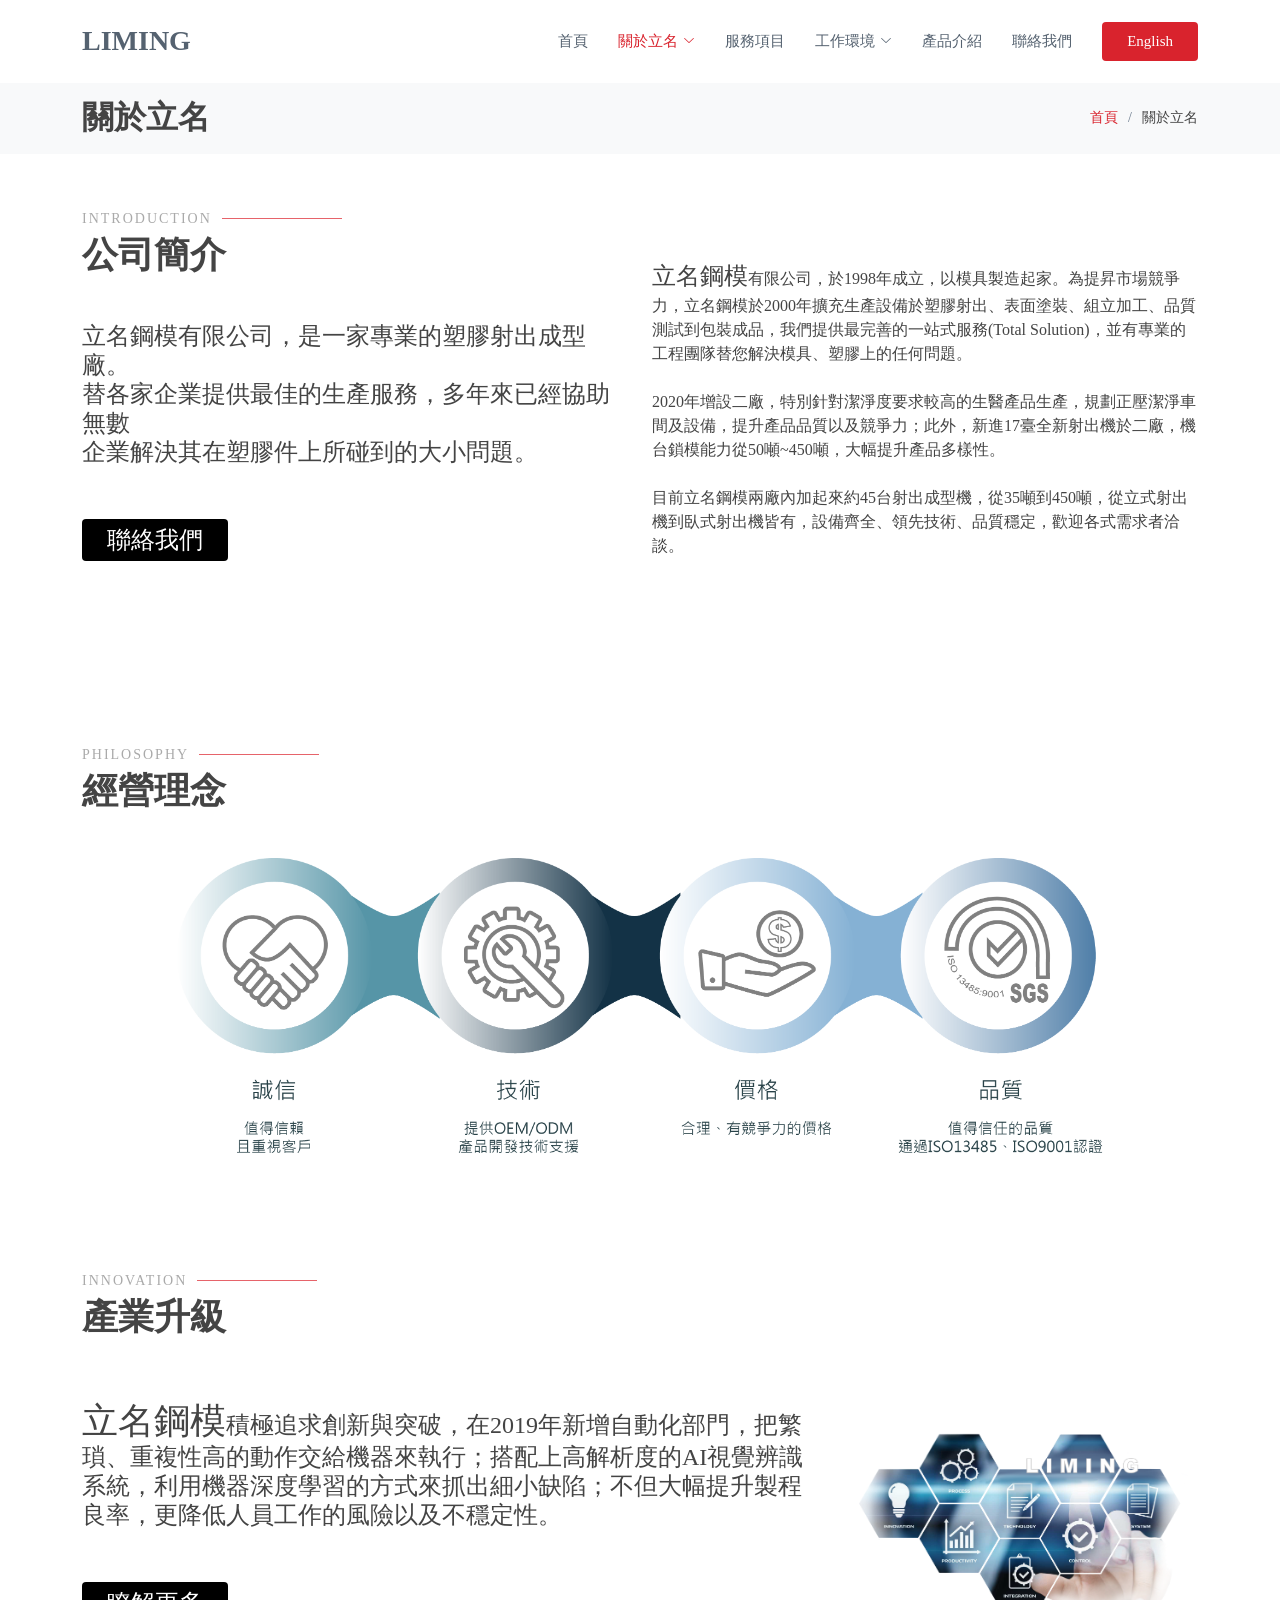
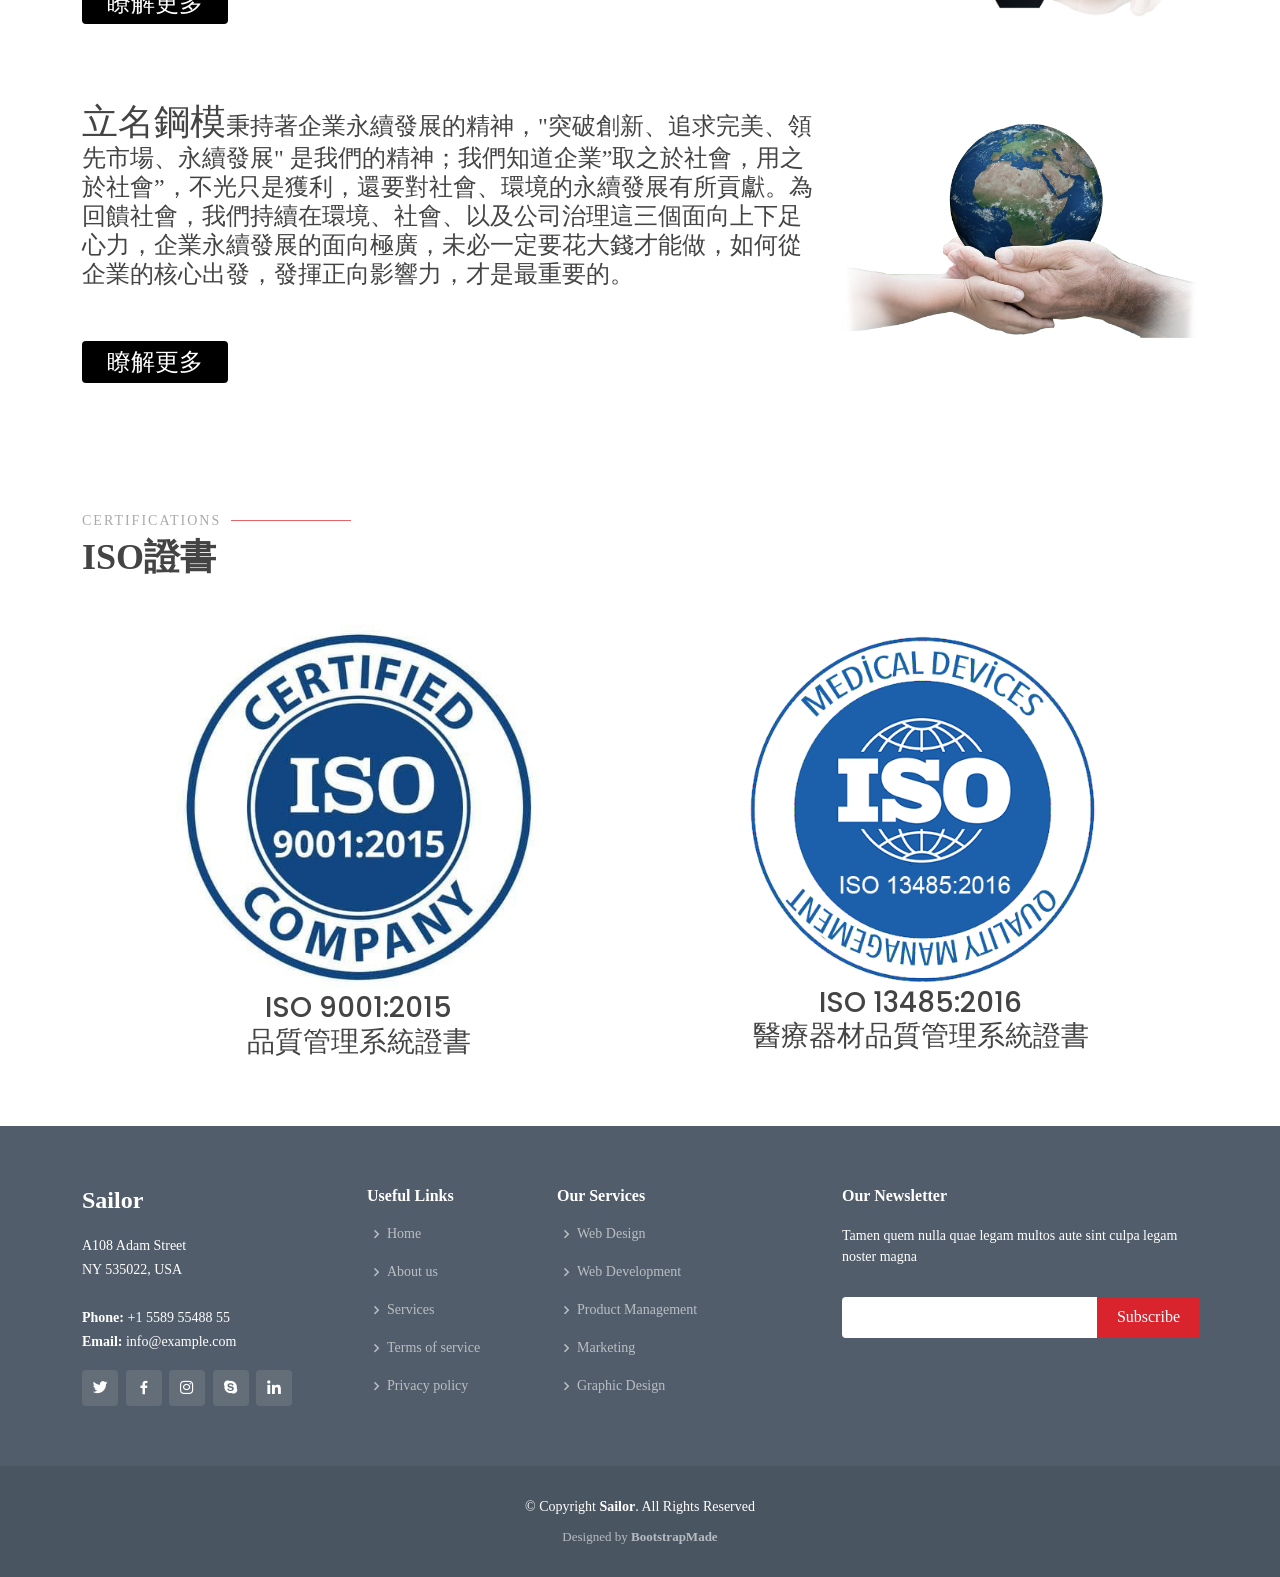
==== commit 3bbcdaed: "123" ====
--- a/about.html
+++ b/about.html
@@ -128,7 +128,7 @@
 		
         <div class="row content">
           <div class="col-lg-6">
-            <h4>立名鋼模有限公司，是一家專業的塑膠射出成型廠。<br>替各家企業提供最佳的生產服務，多年來已經協助無數企業解決其在塑膠件上所碰到的大小問題。</h4>
+            <h4>立名鋼模有限公司，是一家專業的塑膠射出成型廠。<br>替各家企業提供最佳的生產服務，多年來已經協助無數<br>企業解決其在塑膠件上所碰到的大小問題。</h4>
 			<br>
 			<br>
 			<a href="contact.html" class="getstarted" style="padding: 8px 25px;;border-radius: 4px;font-weight: 400;color: #fff;background: #000000;font-size: 1.5rem;">聯絡我們</a>
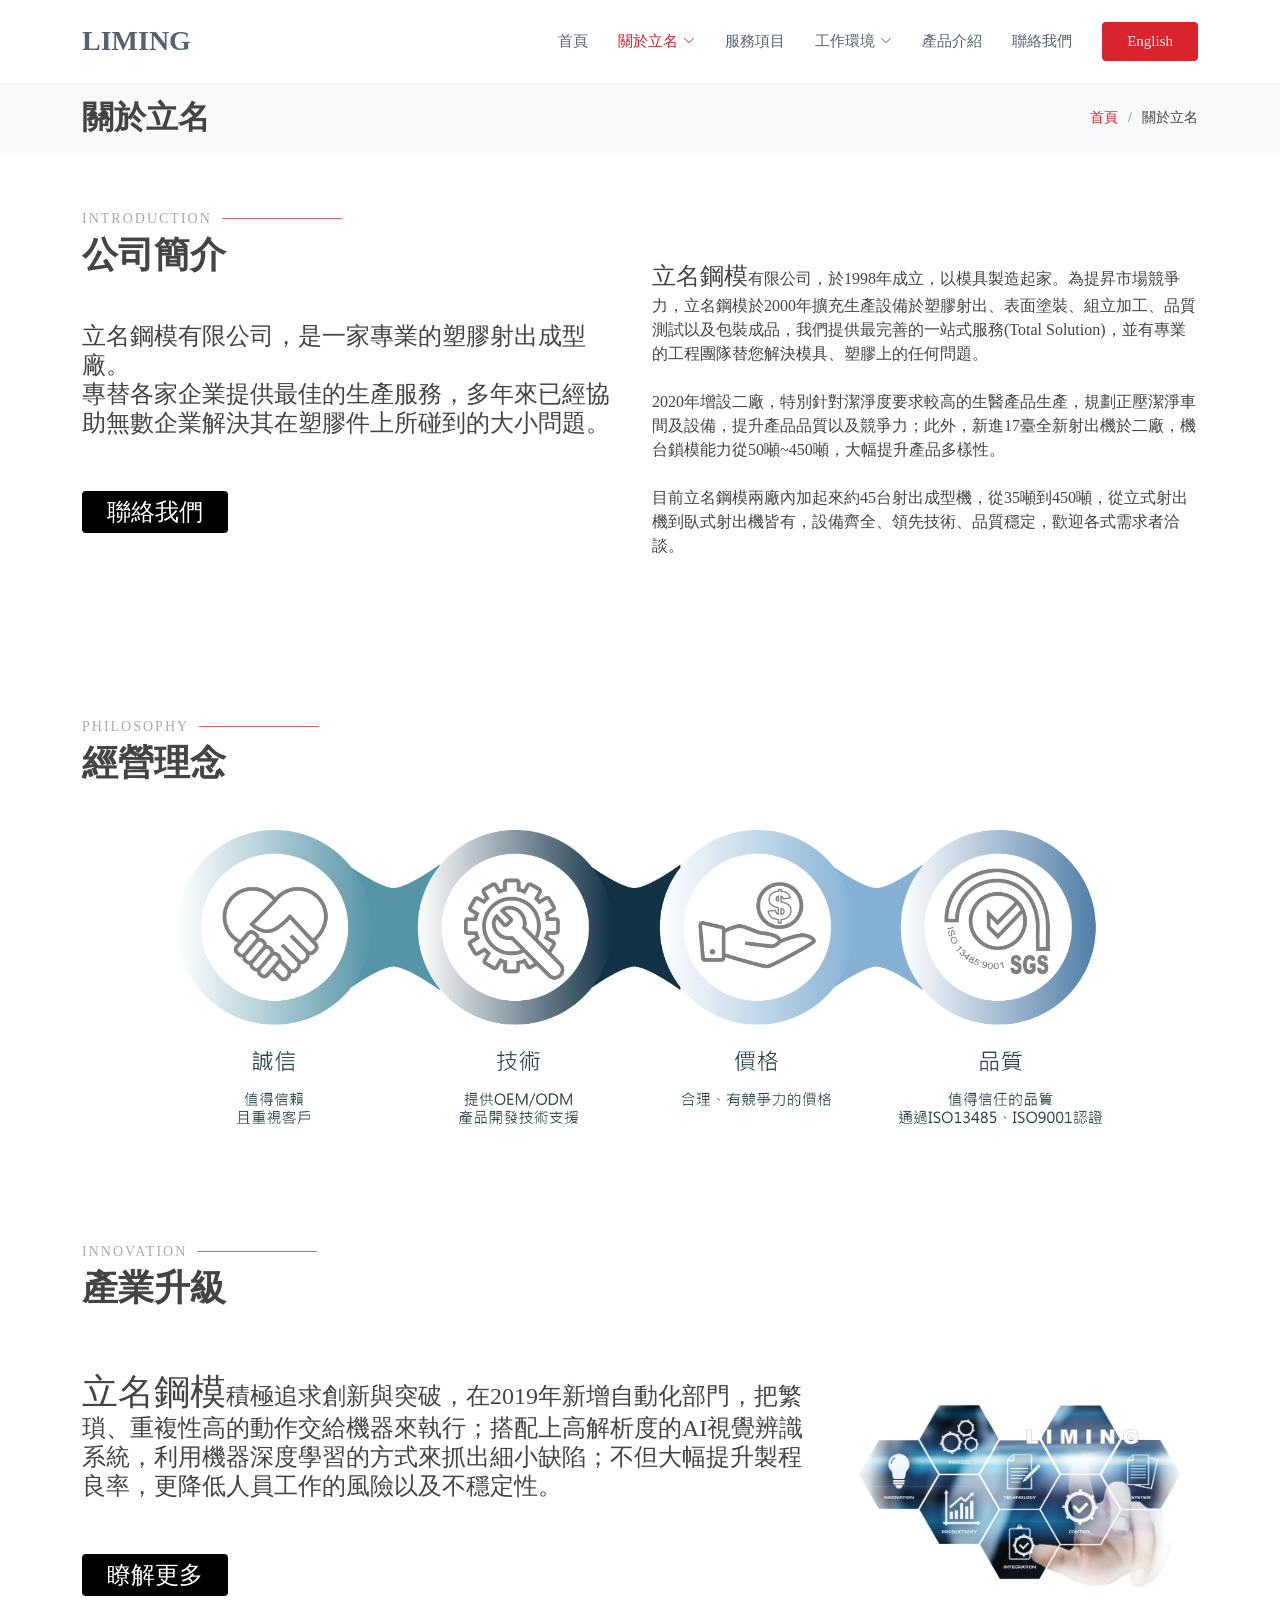
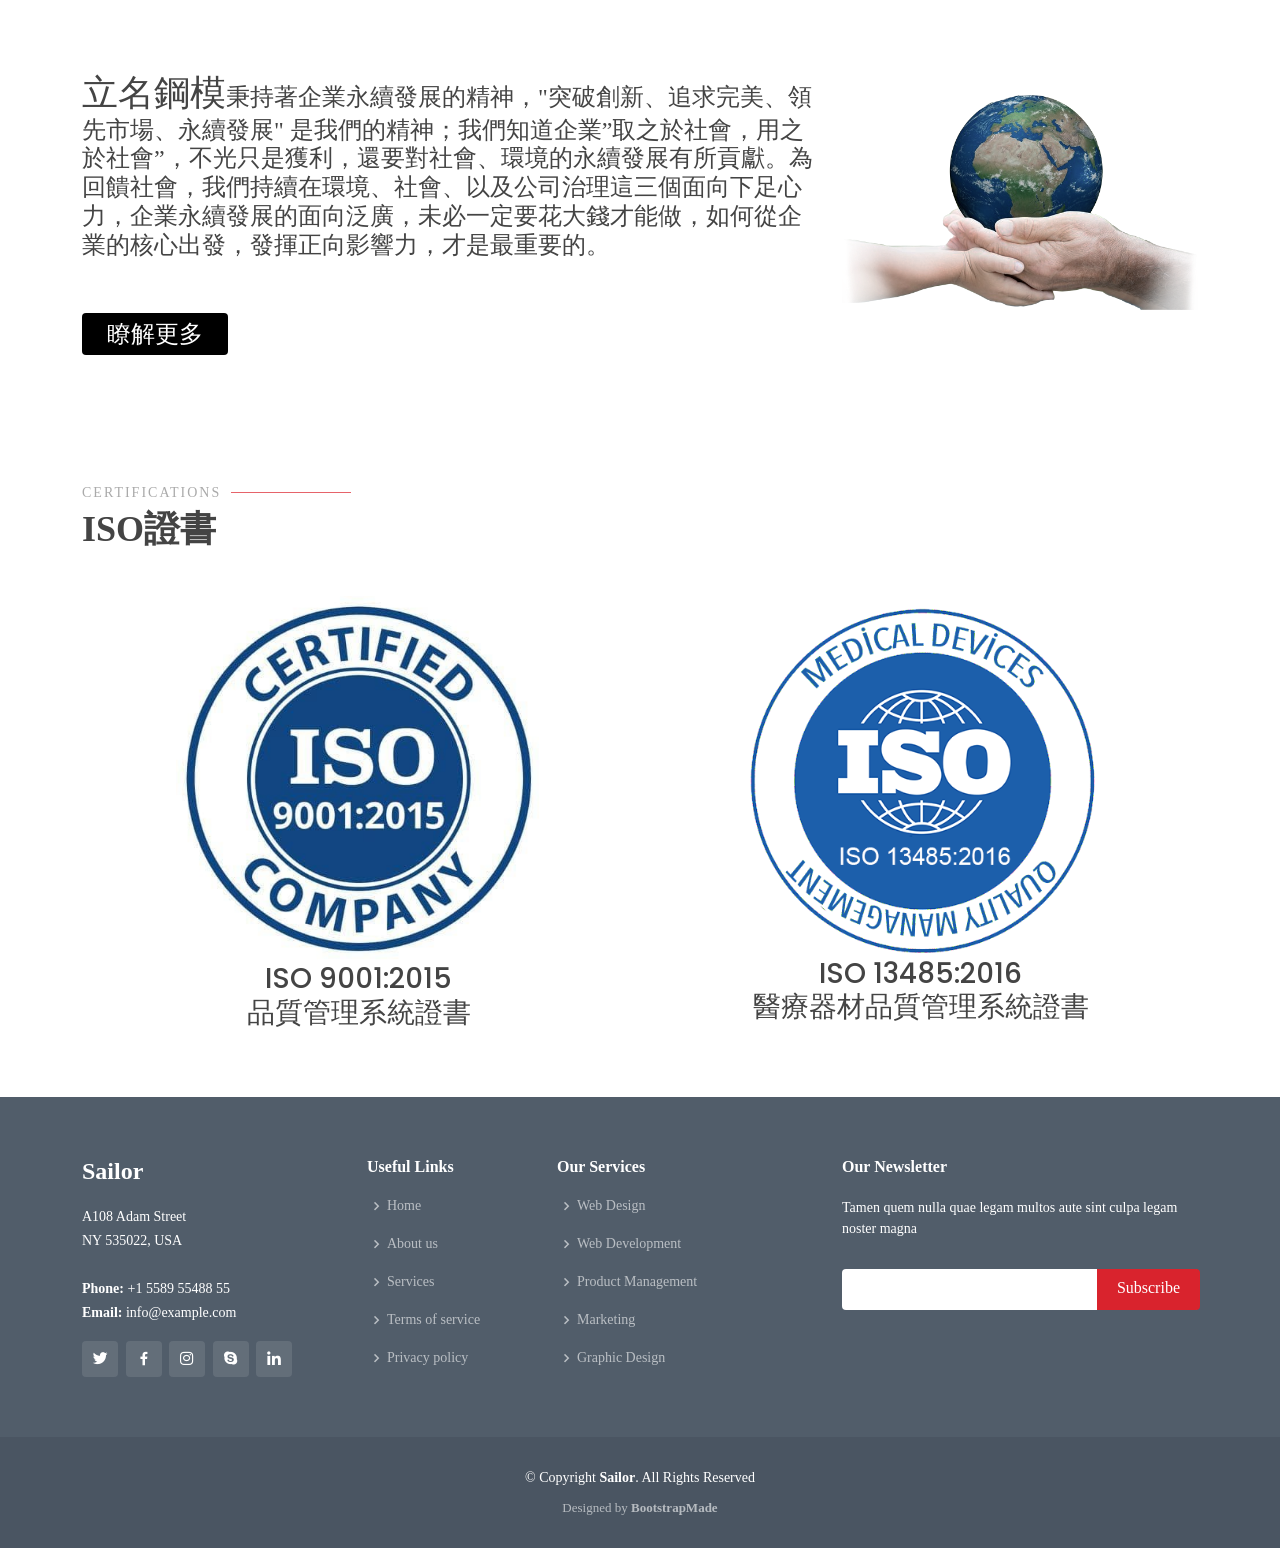
==== commit d439e0be: "update" ====
--- a/about.html
+++ b/about.html
@@ -128,7 +128,7 @@
 		
         <div class="row content">
           <div class="col-lg-6">
-            <h4>立名鋼模有限公司，是一家專業的塑膠射出成型廠。<br>替各家企業提供最佳的生產服務，多年來已經協助無數<br>企業解決其在塑膠件上所碰到的大小問題。</h4>
+            <h4>立名鋼模有限公司，是一家專業的塑膠射出成型廠。<br>專替各家企業提供最佳的生產服務，多年來已經協<br>助無數企業解決其在塑膠件上所碰到的大小問題。</h4>
 			<br>
 			<br>
 			<a href="contact.html" class="getstarted" style="padding: 8px 25px;;border-radius: 4px;font-weight: 400;color: #fff;background: #000000;font-size: 1.5rem;">聯絡我們</a>
@@ -139,7 +139,7 @@
           </div>
           <div class="col-lg-6 pt-4 pt-lg-0" style ="margin-top:-4rem";>
 			<p>
-			   <span style = "font-size:1.5rem;">立名鋼模</span>有限公司，於1998年成立，以模具製造起家。為提昇市場競爭力，立名鋼模於2000年擴充生產設備於塑膠射出、表面塗裝、組立加工、品質測試到包裝成品，我們提供最完善的一站式服務(Total Solution)，並有專業的工程團隊替您解決模具、塑膠上的任何問題。
+			   <span style = "font-size:1.5rem;">立名鋼模</span>有限公司，於1998年成立，以模具製造起家。為提昇市場競爭力，立名鋼模於2000年擴充生產設備於塑膠射出、表面塗裝、組立加工、品質測試以及包裝成品，我們提供最完善的一站式服務(Total Solution)，並有專業的工程團隊替您解決模具、塑膠上的任何問題。
 				<br>
 				<br>
 			   2020年增設二廠，特別針對潔淨度要求較高的生醫產品生產，規劃正壓潔淨車間及設備，提升產品品質以及競爭力；此外，新進17臺全新射出機於二廠，機台鎖模能力從50噸~450噸，大幅提升產品多樣性。
@@ -214,7 +214,7 @@
 		  <br>
 		  <div class="row">
 		  <div class="col-lg-8" style = "margin-top: 2em;margin-bottom:1em;">
-				<h4><span style = "font-size:150%;">立名鋼模</span>秉持著企業永續發展的精神，"突破創新、追求完美、領先市場、永續發展" 是我們的精神；我們知道企業”取之於社會，用之於社會”，不光只是獲利，還要對社會、環境的永續發展有所貢獻。為回饋社會，我們持續在環境、社會、以及公司治理這三個面向上下足心力，企業永續發展的面向極廣，未必一定要花大錢才能做，如何從企業的核心出發，發揮正向影響力，才是最重要的。</h4>
+				<h4><span style = "font-size:150%;">立名鋼模</span>秉持著企業永續發展的精神，"突破創新、追求完美、領先市場、永續發展" 是我們的精神；我們知道企業”取之於社會，用之於社會”，不光只是獲利，還要對社會、環境的永續發展有所貢獻。為回饋社會，我們持續在環境、社會、以及公司治理這三個面向下足心力，企業永續發展的面向泛廣，未必一定要花大錢才能做，如何從企業的核心出發，發揮正向影響力，才是最重要的。</h4>
 				<br>
 				<br>
 				<a href="csr.html" class="getstarted" style="padding: 8px 25px;;border-radius: 4px;font-weight: 400;color: #fff;background: #000000;font-size: 1.5rem;">瞭解更多</a>
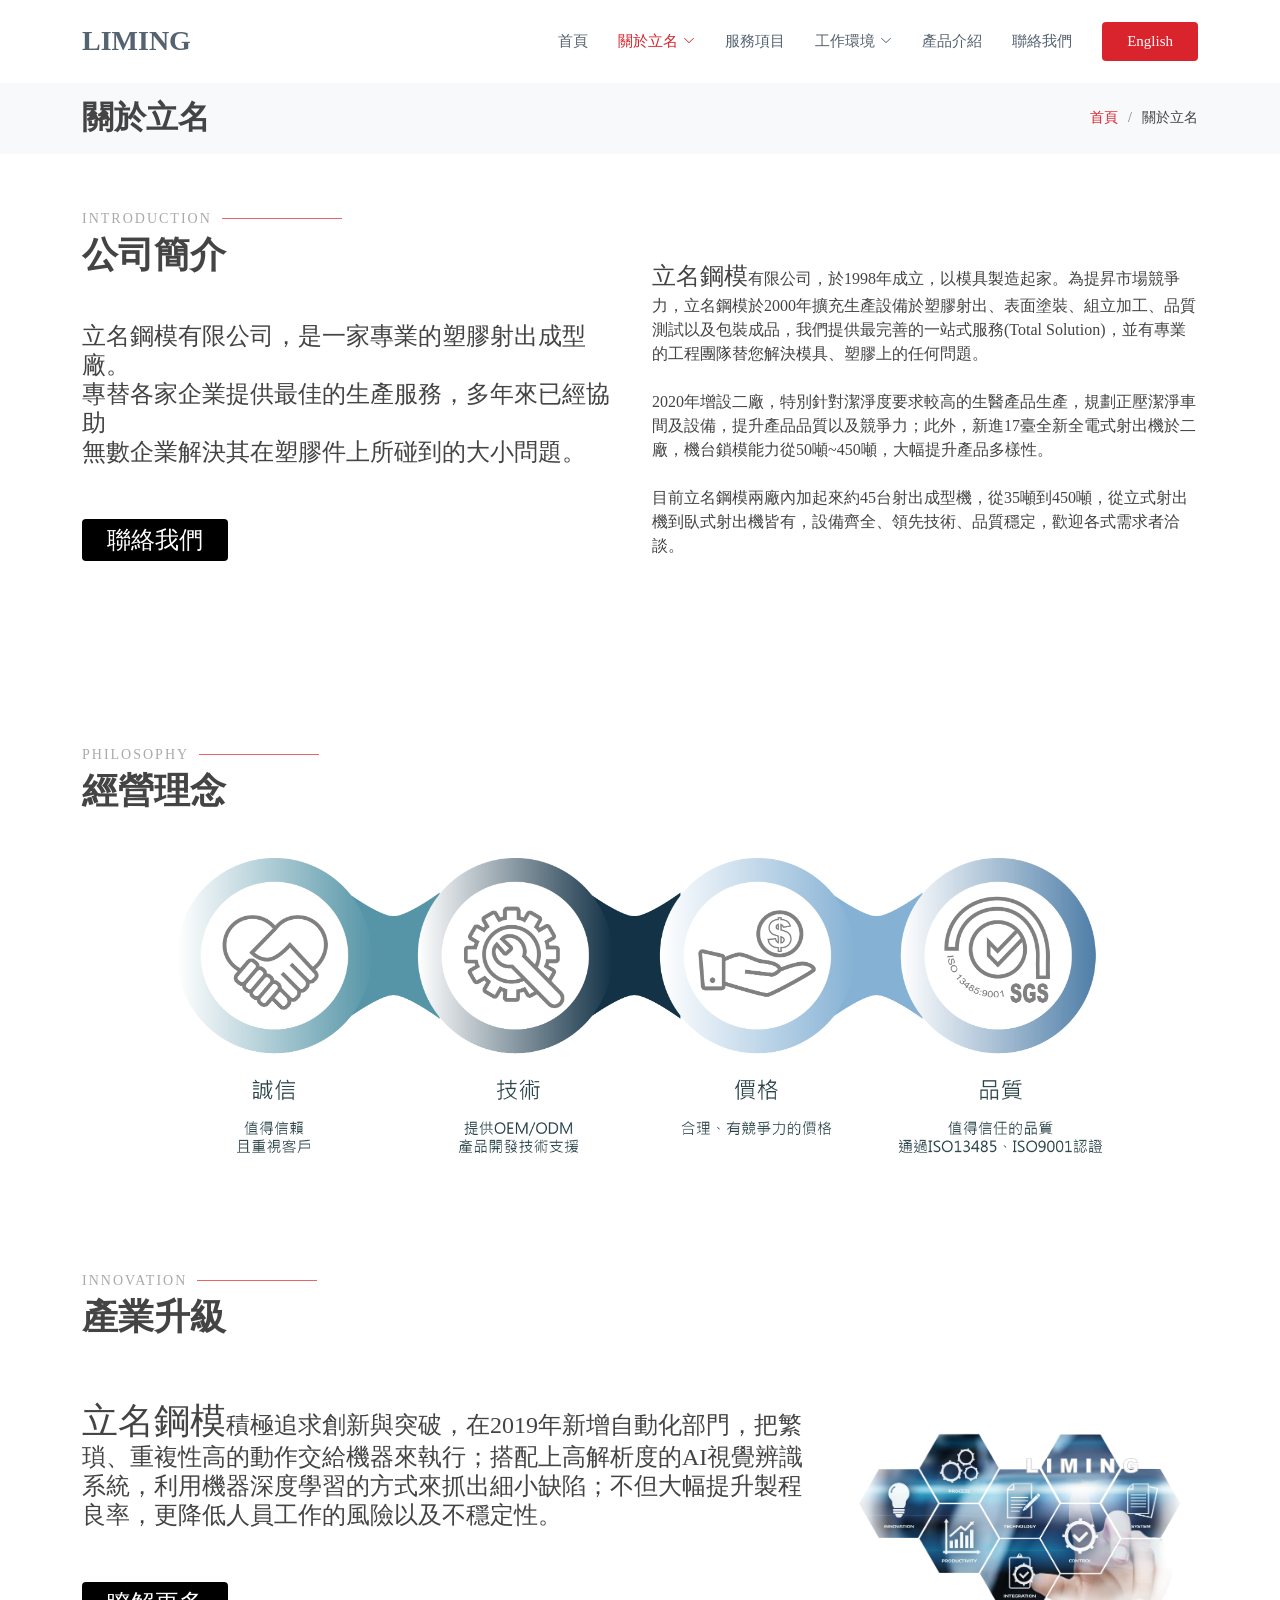
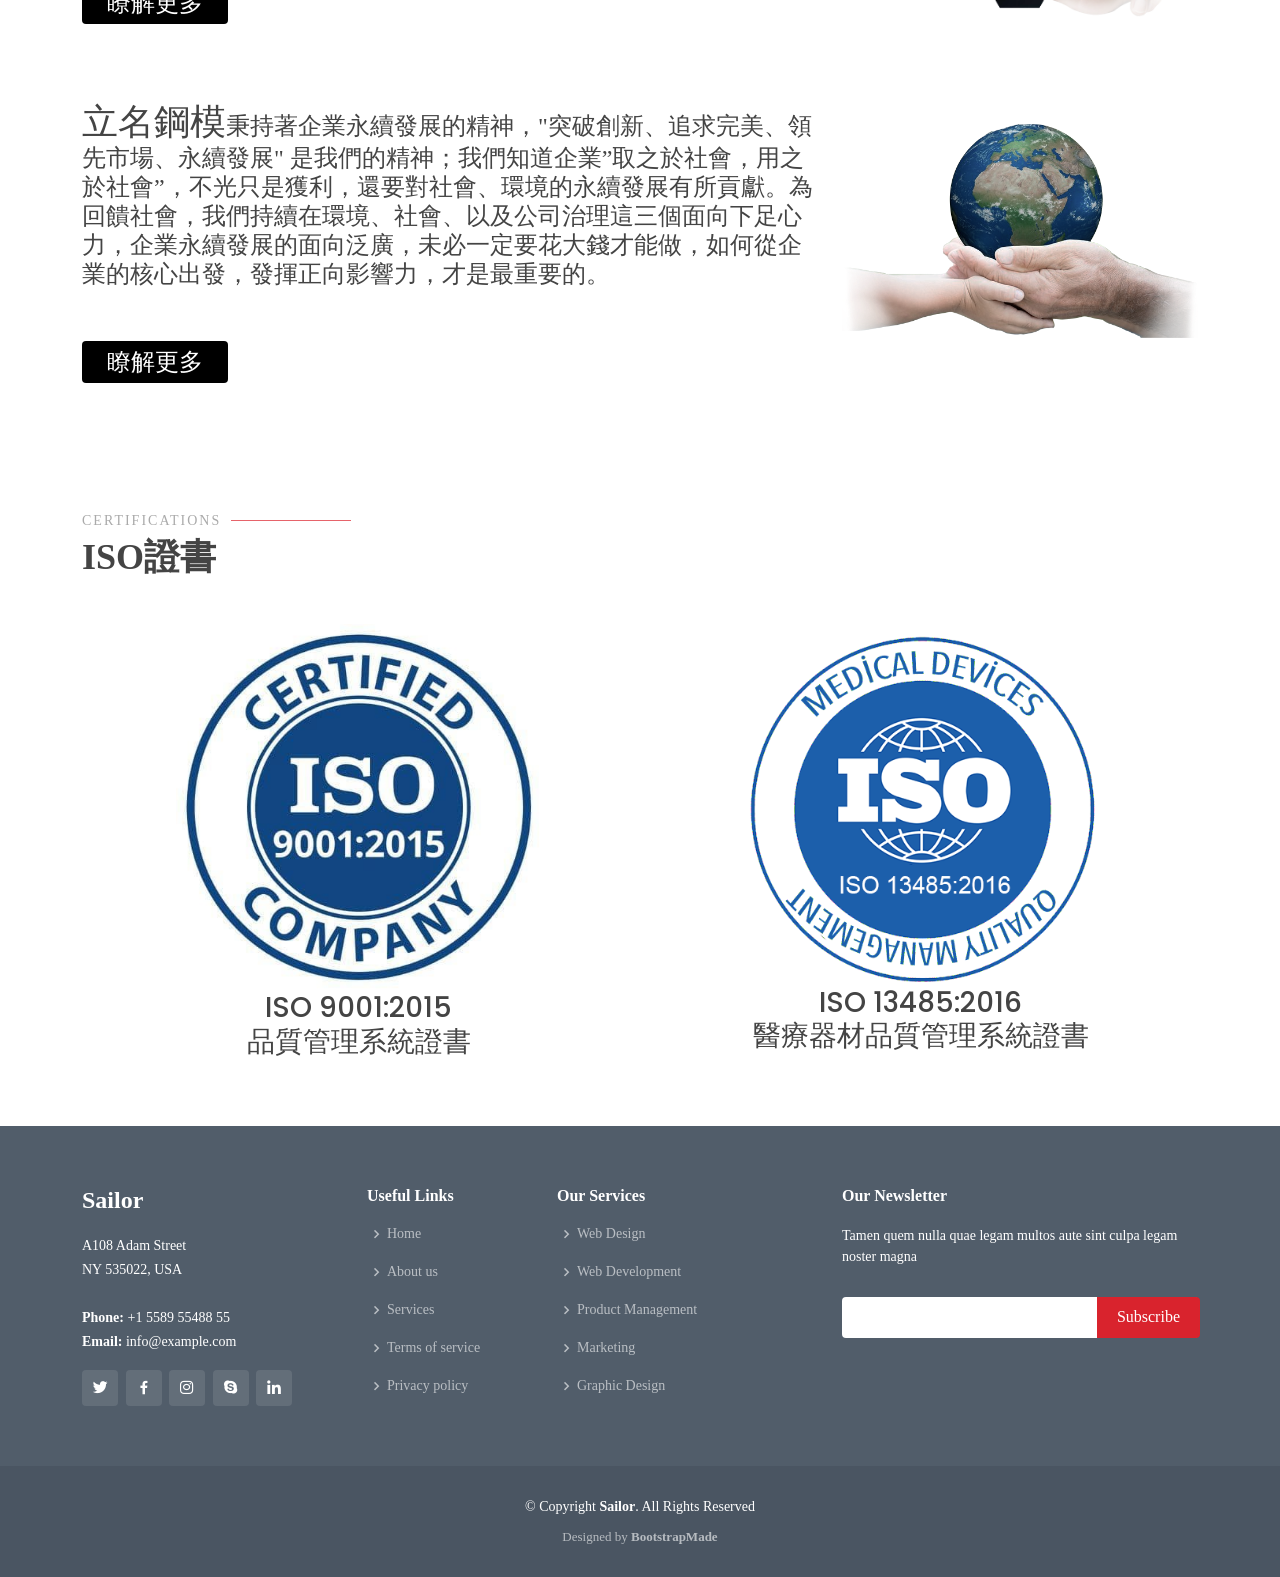
==== commit 7fc7a460: "UPDATE" ====
--- a/about.html
+++ b/about.html
@@ -128,7 +128,7 @@
 		
         <div class="row content">
           <div class="col-lg-6">
-            <h4>立名鋼模有限公司，是一家專業的塑膠射出成型廠。<br>專替各家企業提供最佳的生產服務，多年來已經協<br>助無數企業解決其在塑膠件上所碰到的大小問題。</h4>
+            <h4>立名鋼模有限公司，是一家專業的塑膠射出成型廠。<br>專替各家企業提供最佳的生產服務，多年來已經協助<br>無數企業解決其在塑膠件上所碰到的大小問題。</h4>
 			<br>
 			<br>
 			<a href="contact.html" class="getstarted" style="padding: 8px 25px;;border-radius: 4px;font-weight: 400;color: #fff;background: #000000;font-size: 1.5rem;">聯絡我們</a>
@@ -142,7 +142,7 @@
 			   <span style = "font-size:1.5rem;">立名鋼模</span>有限公司，於1998年成立，以模具製造起家。為提昇市場競爭力，立名鋼模於2000年擴充生產設備於塑膠射出、表面塗裝、組立加工、品質測試以及包裝成品，我們提供最完善的一站式服務(Total Solution)，並有專業的工程團隊替您解決模具、塑膠上的任何問題。
 				<br>
 				<br>
-			   2020年增設二廠，特別針對潔淨度要求較高的生醫產品生產，規劃正壓潔淨車間及設備，提升產品品質以及競爭力；此外，新進17臺全新射出機於二廠，機台鎖模能力從50噸~450噸，大幅提升產品多樣性。
+			   2020年增設二廠，特別針對潔淨度要求較高的生醫產品生產，規劃正壓潔淨車間及設備，提升產品品質以及競爭力；此外，新進17臺全新全電式射出機於二廠，機台鎖模能力從50噸~450噸，大幅提升產品多樣性。
 				<br>
 				<br>
 				目前立名鋼模兩廠內加起來約45台射出成型機，從35噸到450噸，從立式射出機到臥式射出機皆有，設備齊全、領先技術、品質穩定，歡迎各式需求者洽談。
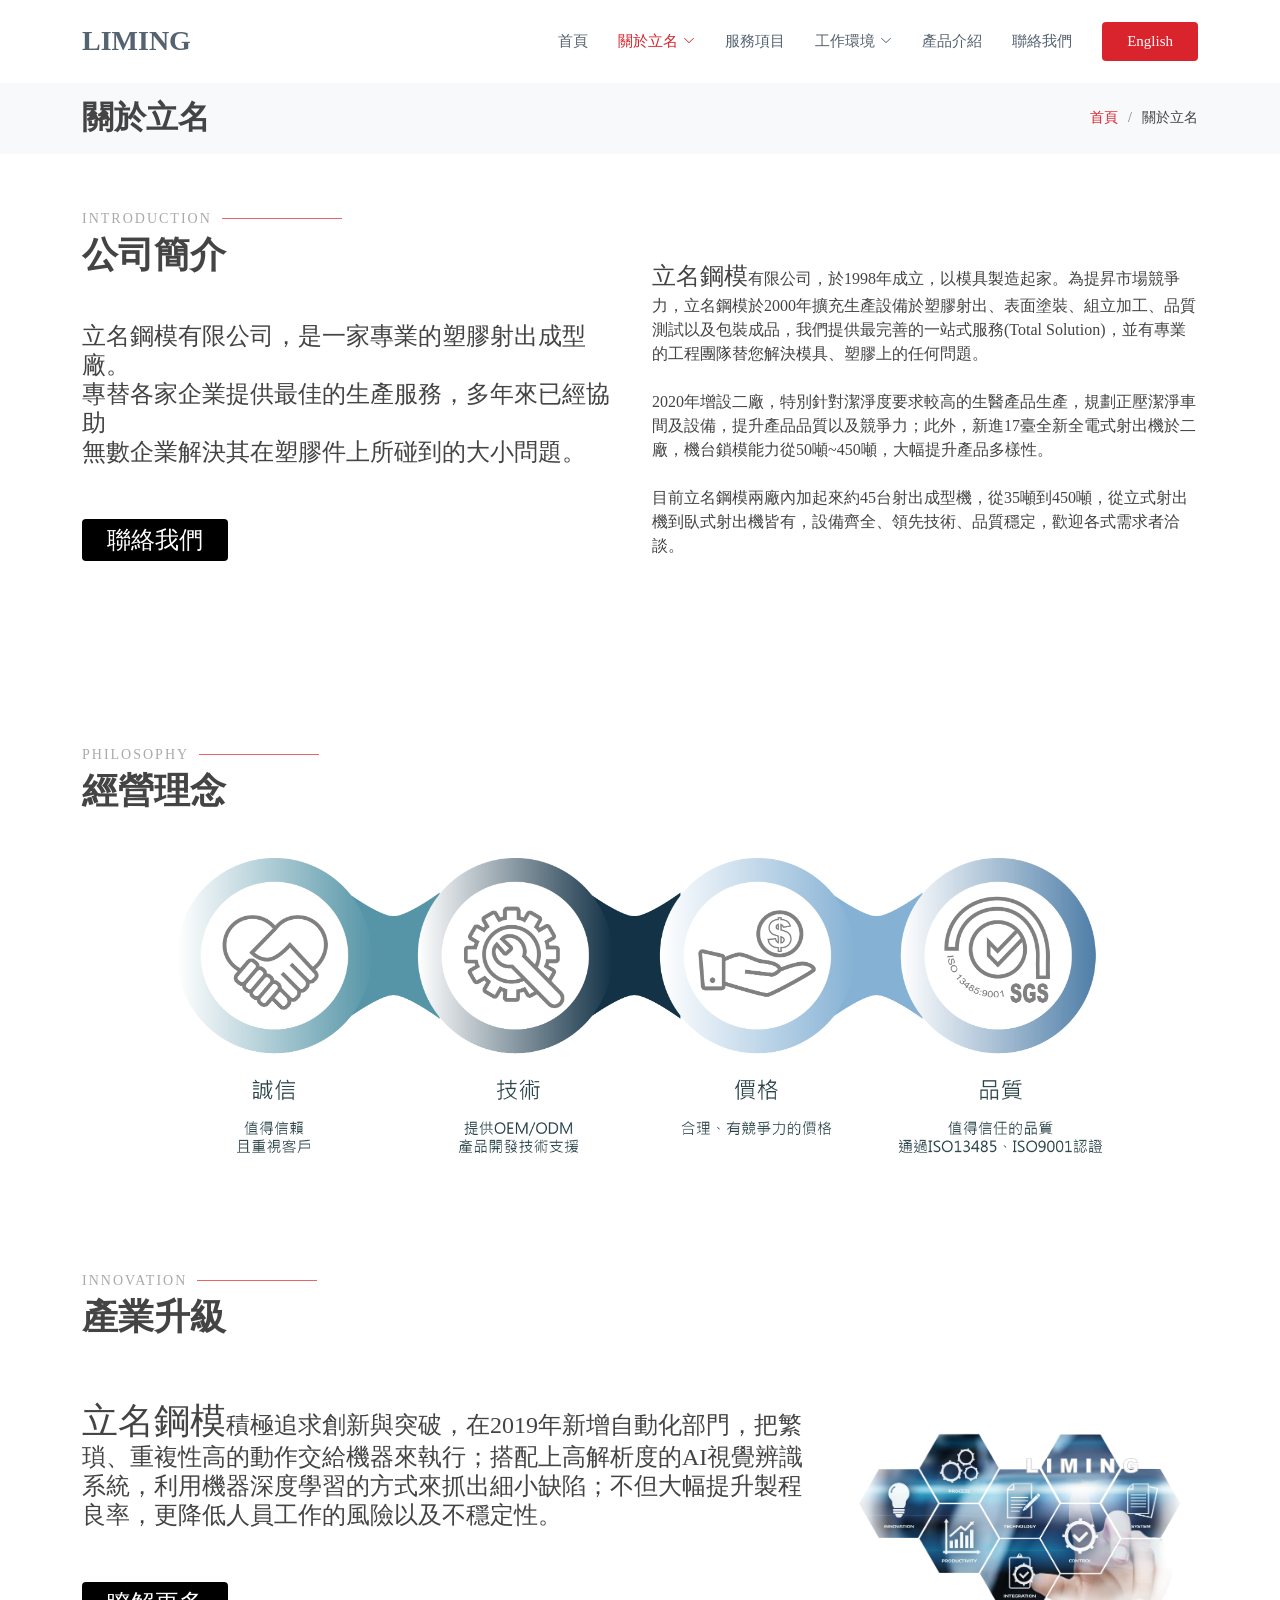
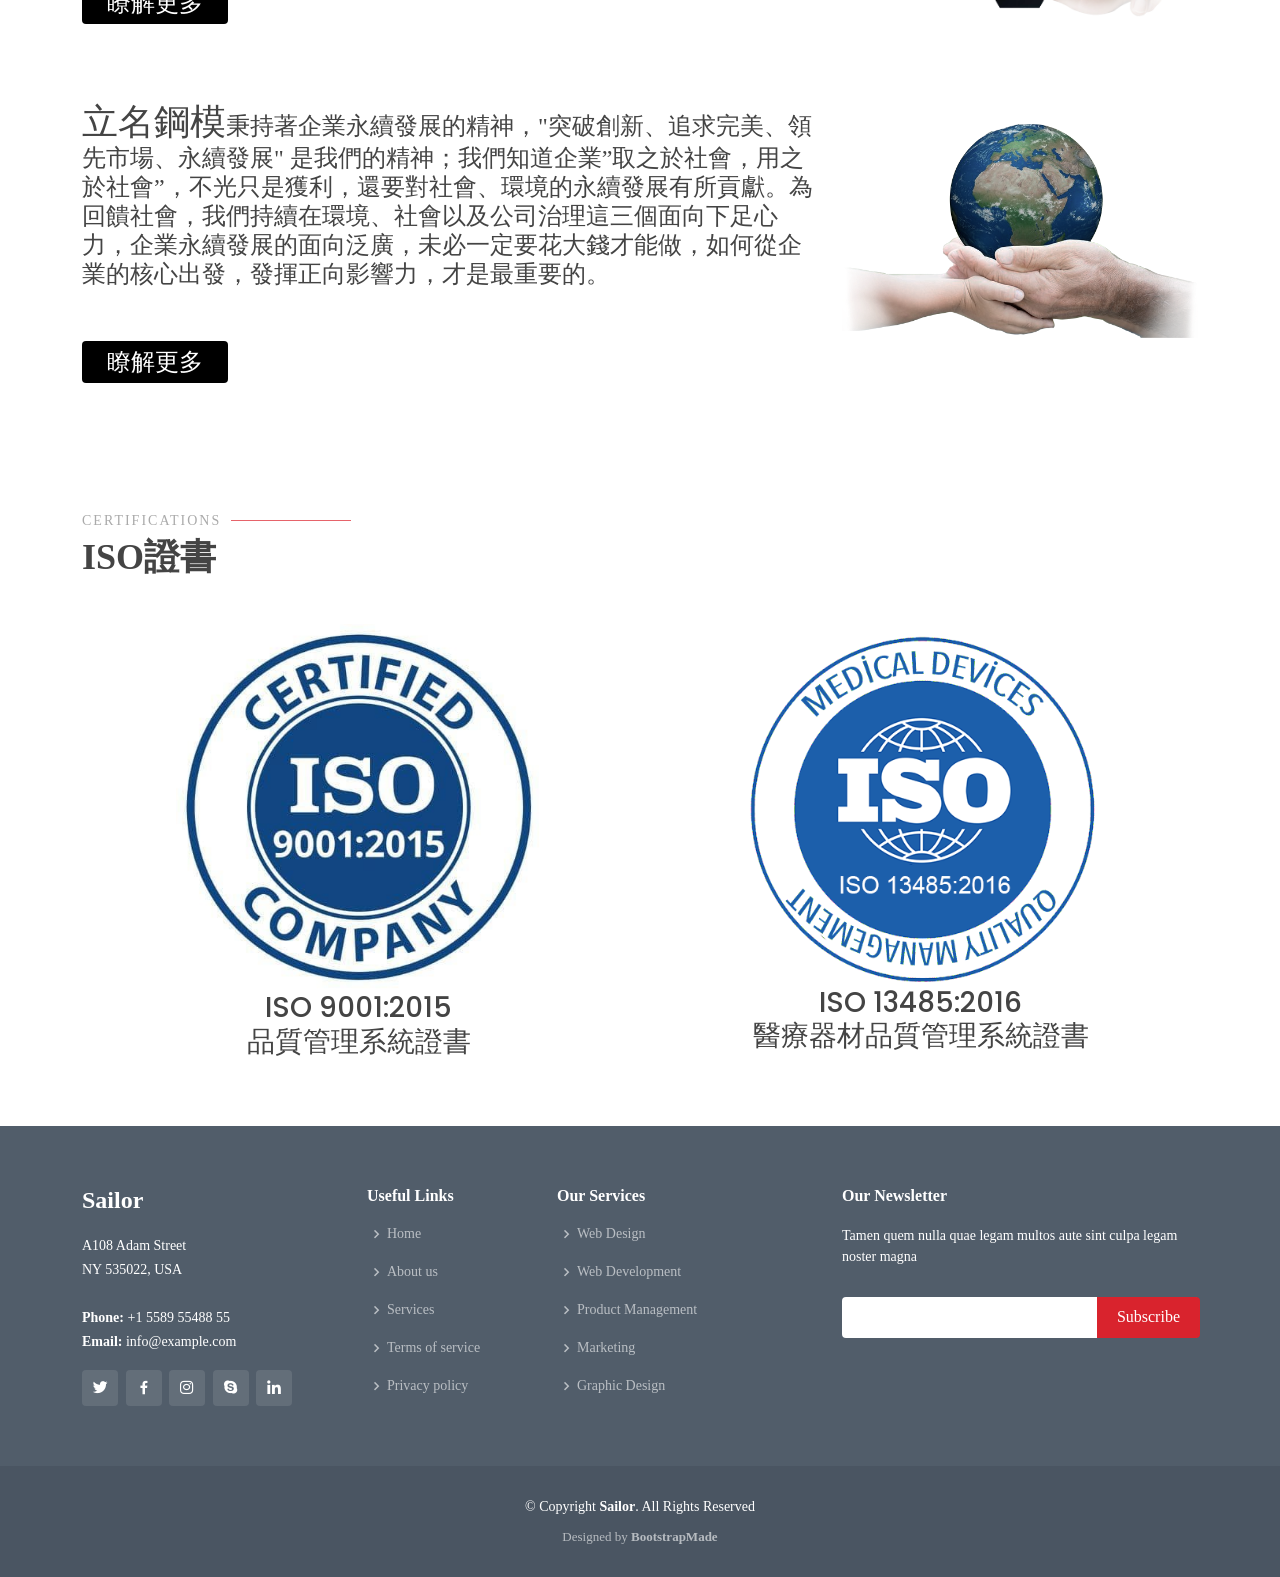
==== commit e6a5c5c9: "update" ====
--- a/about.html
+++ b/about.html
@@ -214,7 +214,7 @@
 		  <br>
 		  <div class="row">
 		  <div class="col-lg-8" style = "margin-top: 2em;margin-bottom:1em;">
-				<h4><span style = "font-size:150%;">立名鋼模</span>秉持著企業永續發展的精神，"突破創新、追求完美、領先市場、永續發展" 是我們的精神；我們知道企業”取之於社會，用之於社會”，不光只是獲利，還要對社會、環境的永續發展有所貢獻。為回饋社會，我們持續在環境、社會、以及公司治理這三個面向下足心力，企業永續發展的面向泛廣，未必一定要花大錢才能做，如何從企業的核心出發，發揮正向影響力，才是最重要的。</h4>
+				<h4><span style = "font-size:150%;">立名鋼模</span>秉持著企業永續發展的精神，"突破創新、追求完美、領先市場、永續發展" 是我們的精神；我們知道企業”取之於社會，用之於社會”，不光只是獲利，還要對社會、環境的永續發展有所貢獻。為回饋社會，我們持續在環境、社會以及公司治理這三個面向下足心力，企業永續發展的面向泛廣，未必一定要花大錢才能做，如何從企業的核心出發，發揮正向影響力，才是最重要的。</h4>
 				<br>
 				<br>
 				<a href="csr.html" class="getstarted" style="padding: 8px 25px;;border-radius: 4px;font-weight: 400;color: #fff;background: #000000;font-size: 1.5rem;">瞭解更多</a>
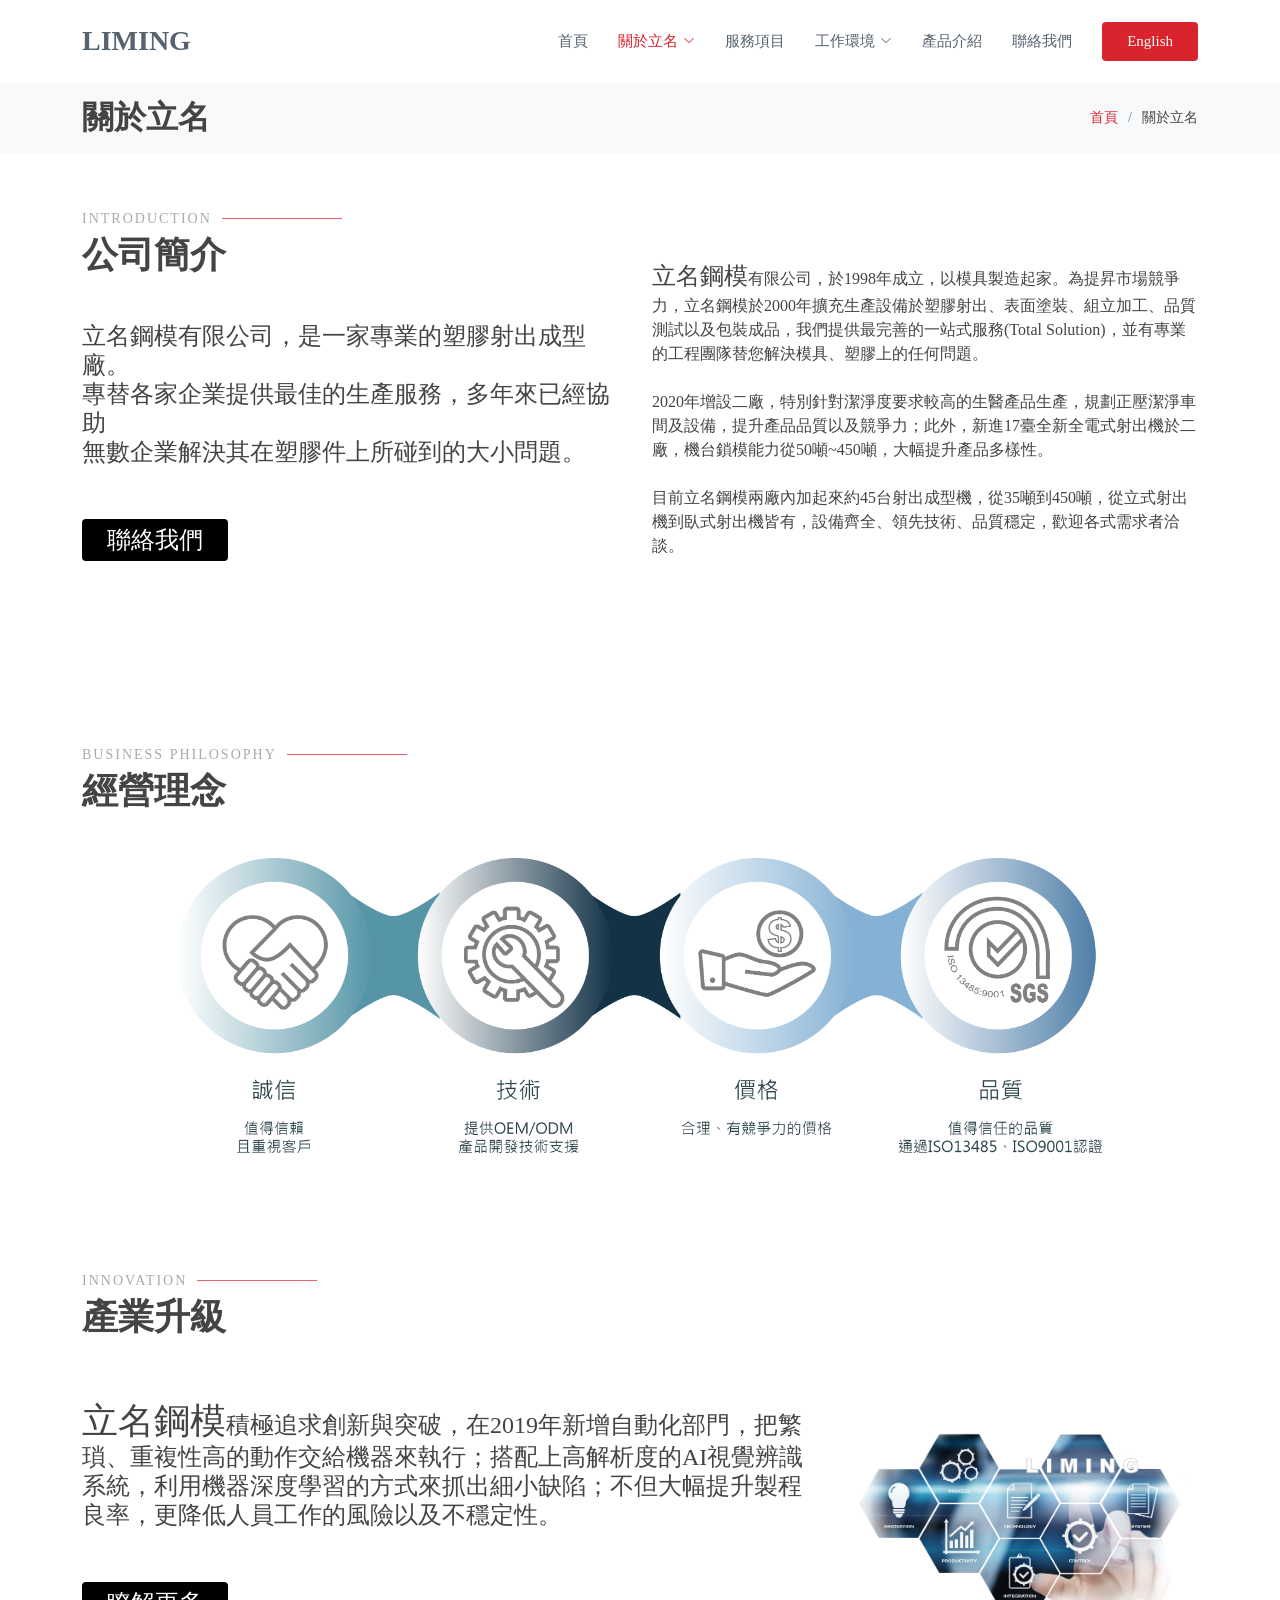
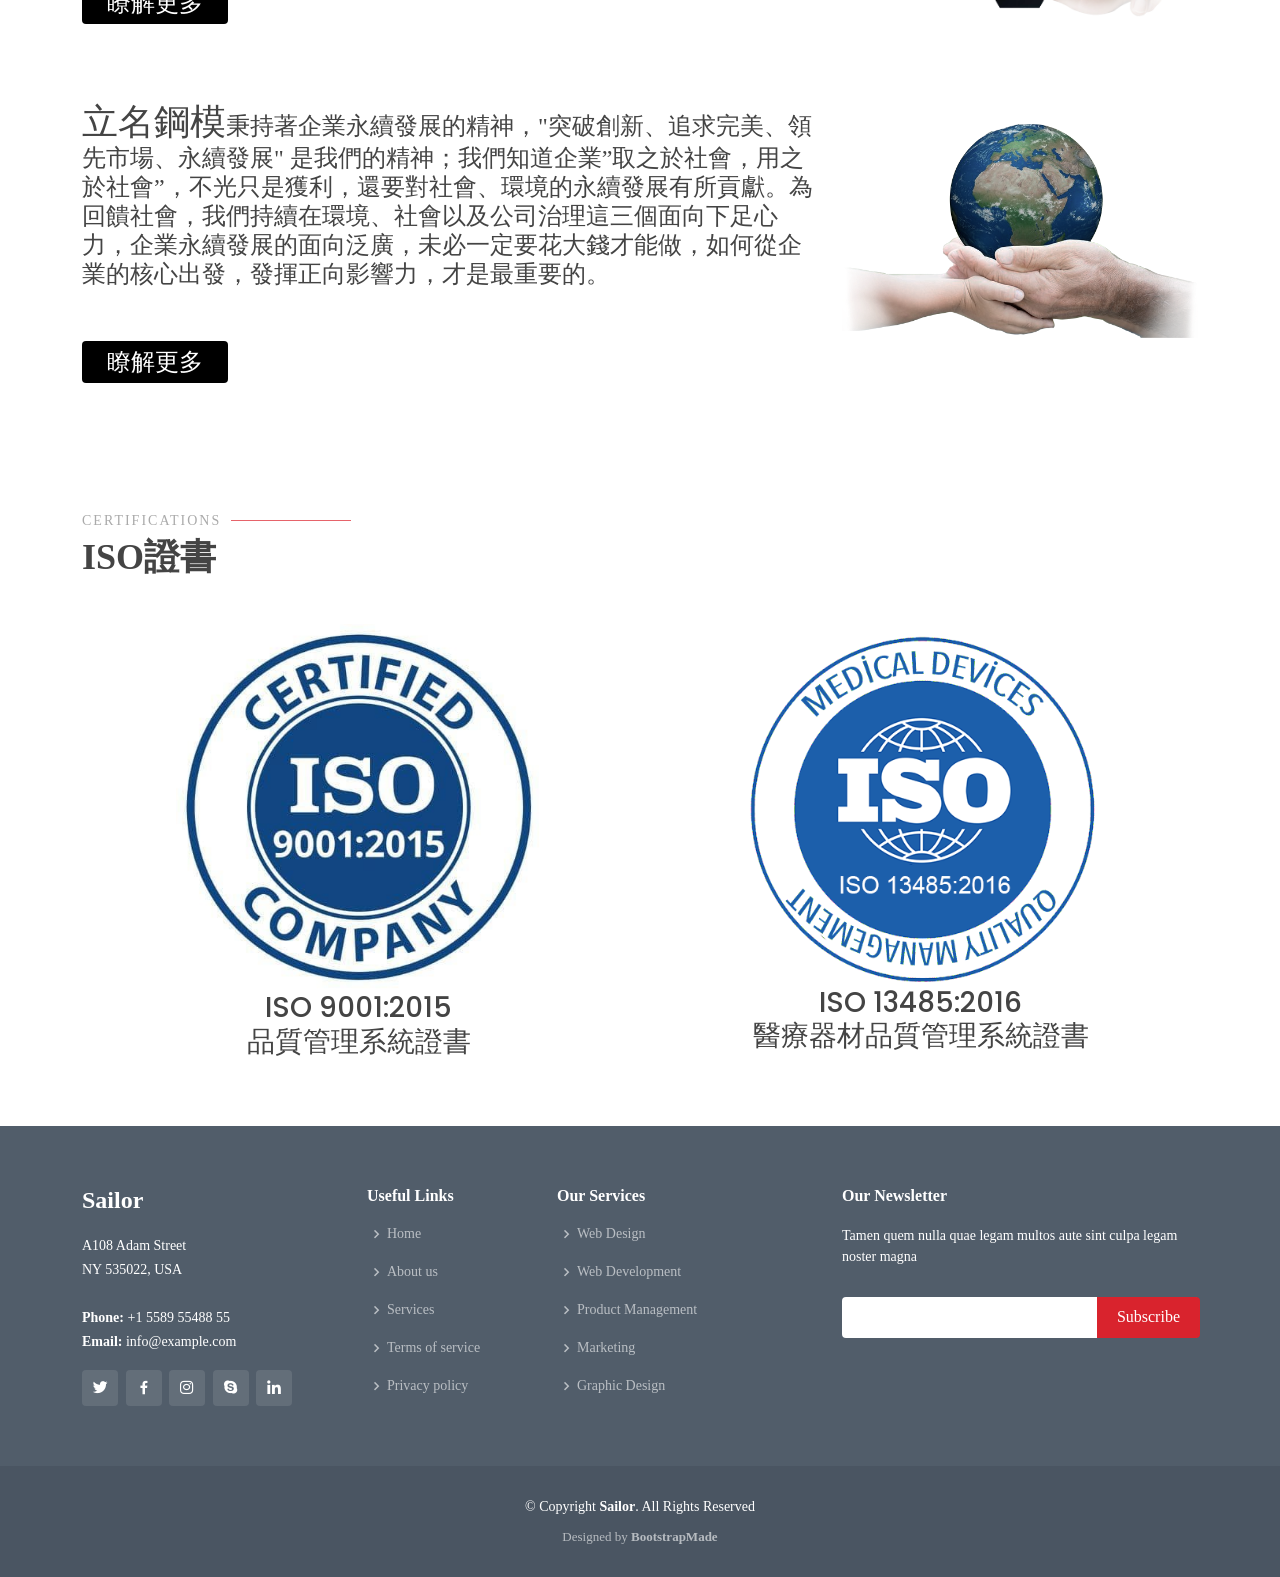
==== commit 9f8a1151: "UPDATE" ====
--- a/about.html
+++ b/about.html
@@ -169,7 +169,7 @@
       <div class="container">
 	
 		<div class="section-title">
-          <h2>PHILOSOPHY</h2>
+          <h2>BUSINESS PHILOSOPHY</h2>
           <p>經營理念</p>
         </div>
 		
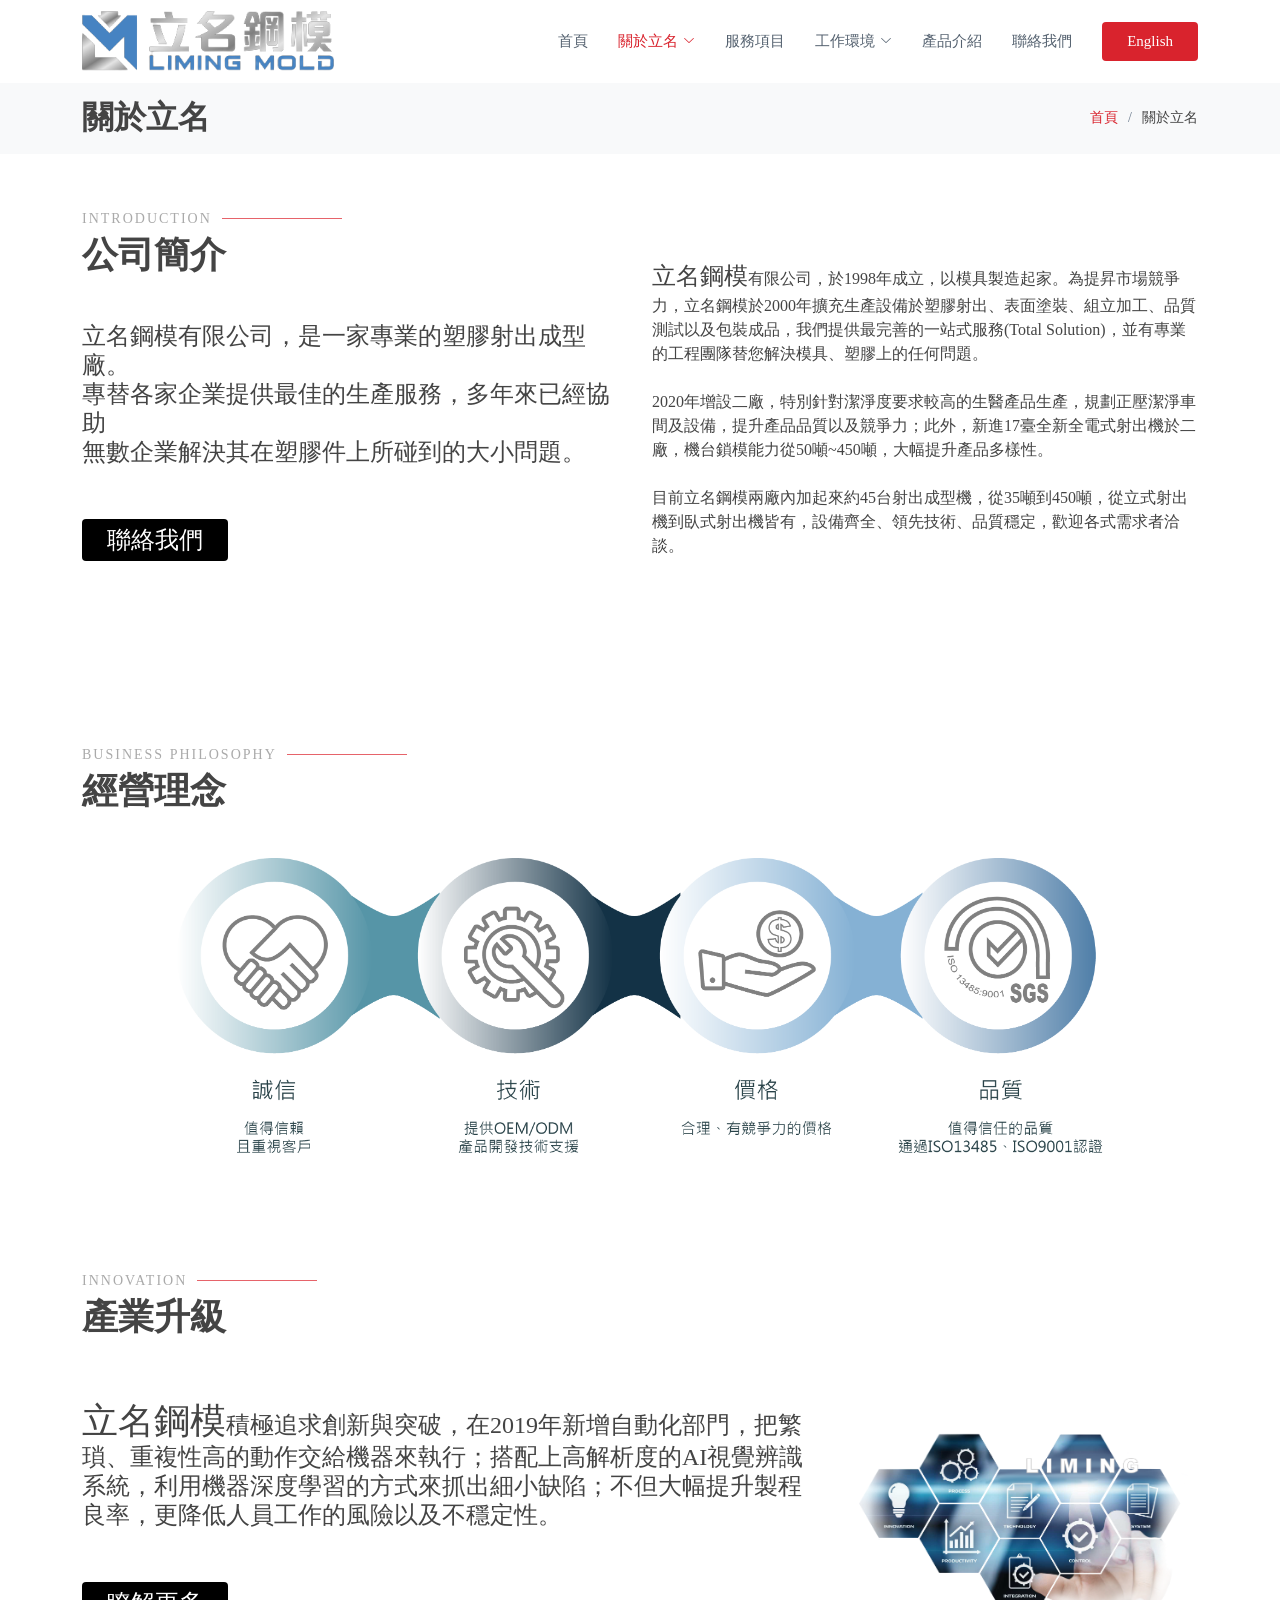
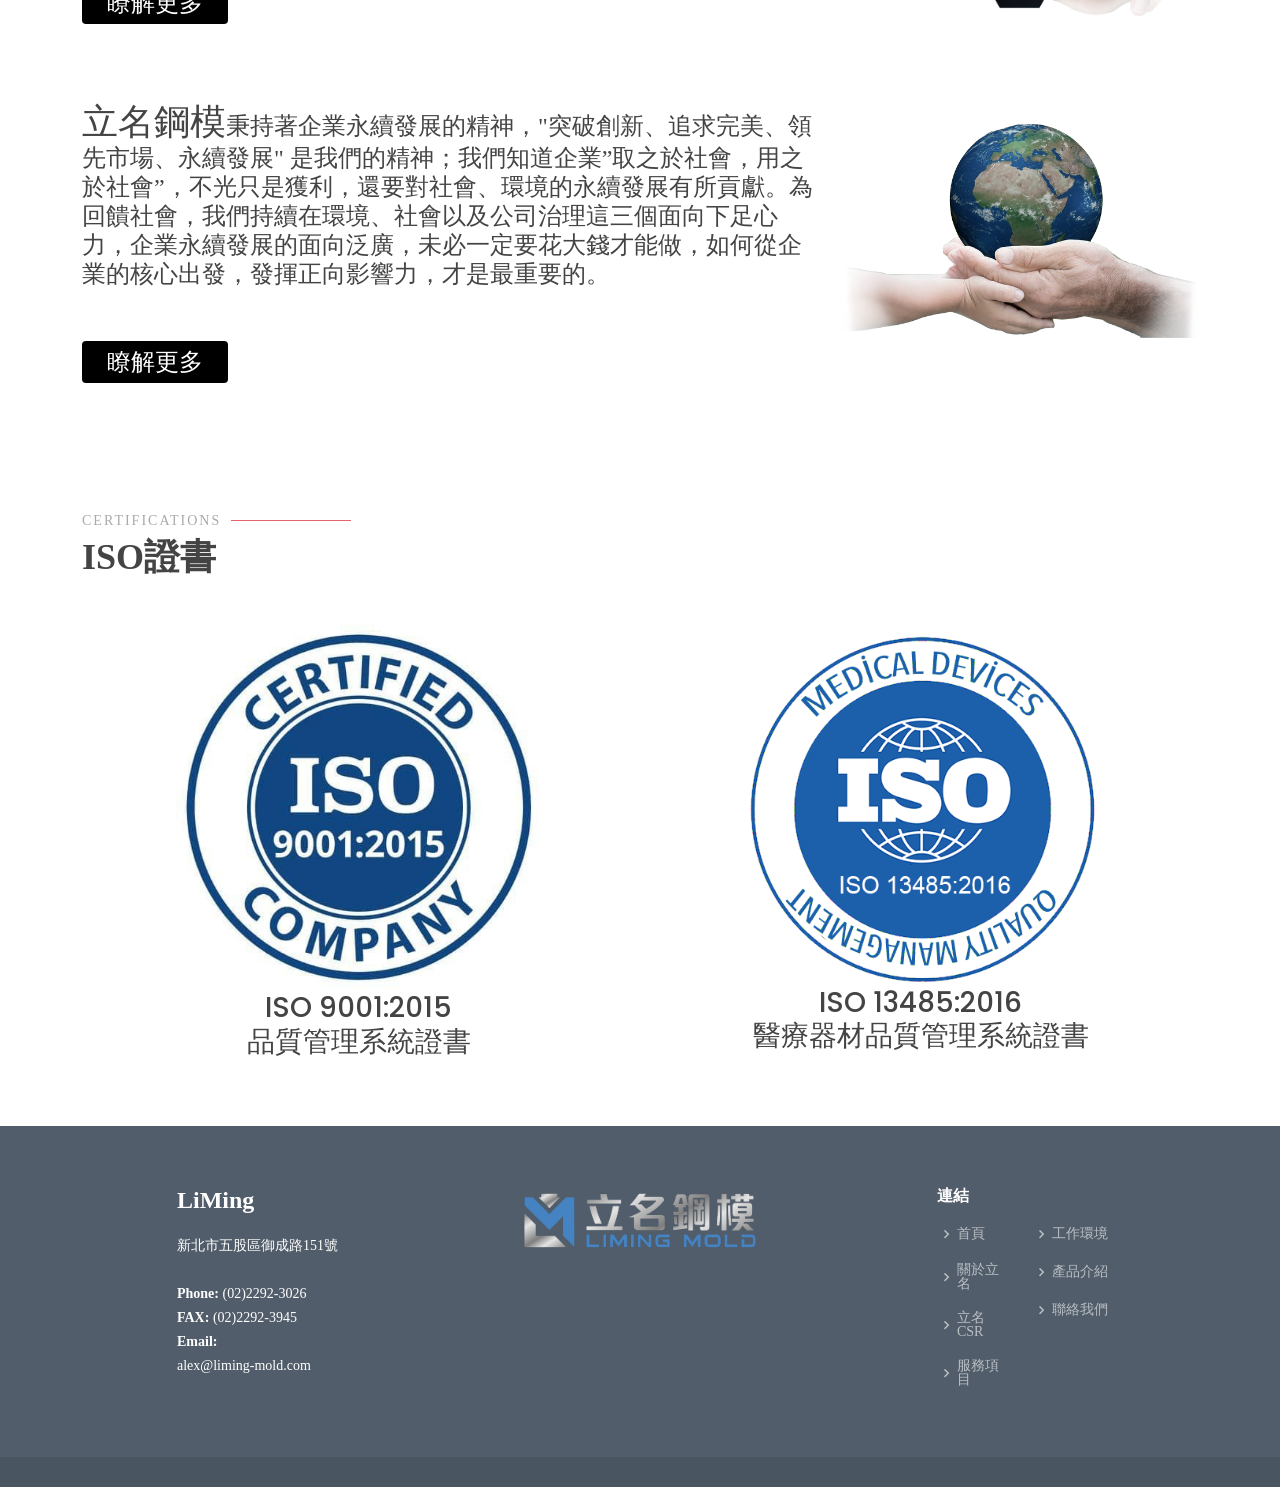
==== commit e5038ab0: "update head foot" ====
--- a/about.html
+++ b/about.html
@@ -42,7 +42,7 @@
   <header id="header" class="fixed-top d-flex align-items-center">
     <div class="container d-flex align-items-center">
 
-      <h1 class="logo me-auto"><a href="index.html">LIMING</a></h1>
+      <h1 class="logo me-auto"><a href="index.html" style="position: absolute;margin-top: -30px;"><img src="assets/img/logo_header.png"/ style="max-height: 60px;"></a></h1>
       <!-- Uncomment below if you prefer to use an image logo -->
       <!-- <a href="index.html" class="logo me-auto"><img src="assets/img/logo.png" alt="" class="img-fluid"></a>-->
 
@@ -69,7 +69,7 @@
           </li>
           <!-- <li><a href="about.html">關於立名</a></li> -->
           <li><a href="services.html">服務項目</a></li>
-           <li class="dropdown"><a href="environment1.html"><span>工作環境</span> <i class="bi bi-chevron-down"></i></a>
+          <li class="dropdown"><a href="environment1.html"><span>工作環境</span> <i class="bi bi-chevron-down"></i></a>
             <ul>
 			<li  class = "dropdown dropdown-submenu open">
 			<a href="environment1.html">工作環境<p style = "margin-top: 0;margin-bottom: 0rem;">></p></a>
@@ -366,43 +366,55 @@
 
   </main><!-- End #main -->
 
-  <!-- ======= Footer ======= -->
+    <!-- ======= Footer ======= -->
   <footer id="footer">
     <div class="footer-top">
       <div class="container">
         <div class="row">
-
-          <div class="col-lg-3 col-md-6">
+		<div class="col-lg-1 col-md-6">
+		</div>
+          <div class="col-lg-2 col-md-6">
             <div class="footer-info">
-              <h3>Sailor</h3>
+              <h3>LiMing</h3>
               <p>
-                A108 Adam Street <br>
-                NY 535022, USA<br><br>
-                <strong>Phone:</strong> +1 5589 55488 55<br>
-                <strong>Email:</strong> info@example.com<br>
+                新北市五股區御成路151號<br><br>
+                <strong>Phone:</strong> (02)2292-3026<br>
+				<strong>FAX:</strong> (02)2292-3945<br>
+                <strong>Email:</strong> <br>alex@liming-mold.com<br>
               </p>
-              <div class="social-links mt-3">
-                <a href="#" class="twitter"><i class="bx bxl-twitter"></i></a>
-                <a href="#" class="facebook"><i class="bx bxl-facebook"></i></a>
-                <a href="#" class="instagram"><i class="bx bxl-instagram"></i></a>
-                <a href="#" class="google-plus"><i class="bx bxl-skype"></i></a>
-                <a href="#" class="linkedin"><i class="bx bxl-linkedin"></i></a>
-              </div>
+              <!-- <div class="social-links mt-3"> -->
+                <!-- <a href="#" class="twitter"><i class="bx bxl-twitter"></i></a> -->
+                <!-- <a href="#" class="facebook"><i class="bx bxl-facebook"></i></a> -->
+                <!-- <a href="#" class="instagram"><i class="bx bxl-instagram"></i></a> -->
+                <!-- <a href="#" class="google-plus"><i class="bx bxl-skype"></i></a> -->
+                <!-- <a href="#" class="linkedin"><i class="bx bxl-linkedin"></i></a> -->
+              <!-- </div> -->
             </div>
           </div>
-
-          <div class="col-lg-2 col-md-6 footer-links">
-            <h4>Useful Links</h4>
+		  <div class="col-lg-6 col-md-6 footer-newsletter" style="margin-top: -100px;">
+            <img src="assets/img/logo_jpg-removebg.png" class="img-fluid" alt="" style = "display:block;margin: auto;max-width: 75%;">
+          </div>
+          <div class="col-lg-1 col-md-6 footer-links">
+            <h4>連結</h4>
             <ul>
-              <li><i class="bx bx-chevron-right"></i> <a href="#">Home</a></li>
-              <li><i class="bx bx-chevron-right"></i> <a href="#">About us</a></li>
-              <li><i class="bx bx-chevron-right"></i> <a href="#">Services</a></li>
-              <li><i class="bx bx-chevron-right"></i> <a href="#">Terms of service</a></li>
-              <li><i class="bx bx-chevron-right"></i> <a href="#">Privacy policy</a></li>
+              <li><i class="bx bx-chevron-right"></i> <a href="index.html">首頁</a></li>
+              <li><i class="bx bx-chevron-right"></i> <a href="about.html">關於立名</a></li>
+			  <li><i class="bx bx-chevron-right"></i> <a href="csr.html">立名CSR</a></li>
+			  <li><i class="bx bx-chevron-right"></i> <a href="services.html">服務項目</a></li>
             </ul>
           </div>
-
-          <div class="col-lg-3 col-md-6 footer-links">
+		  
+		<div class="col-lg-2 col-md-6 footer-links">
+            <h4>&nbsp;</h4>
+            <ul>
+              <li><i class="bx bx-chevron-right"></i> <a href="environment1.html">工作環境</a></li>
+              <li><i class="bx bx-chevron-right"></i> <a href="product.html">產品介紹</a></li>
+			  <li><i class="bx bx-chevron-right"></i> <a href="contact.html">聯絡我們</a></li>
+            </ul>
+         </div>
+
+
+ <!--          <div class="col-lg-2 col-md-6 footer-links">
             <h4>Our Services</h4>
             <ul>
               <li><i class="bx bx-chevron-right"></i> <a href="#">Web Design</a></li>
@@ -411,33 +423,13 @@
               <li><i class="bx bx-chevron-right"></i> <a href="#">Marketing</a></li>
               <li><i class="bx bx-chevron-right"></i> <a href="#">Graphic Design</a></li>
             </ul>
-          </div>
-
-          <div class="col-lg-4 col-md-6 footer-newsletter">
-            <h4>Our Newsletter</h4>
-            <p>Tamen quem nulla quae legam multos aute sint culpa legam noster magna</p>
-            <form action="" method="post">
-              <input type="email" name="email"><input type="submit" value="Subscribe">
-            </form>
-
-          </div>
+          </div> -->
 
         </div>
       </div>
     </div>
 
-    <div class="container">
-      <div class="copyright">
-        &copy; Copyright <strong><span>Sailor</span></strong>. All Rights Reserved
-      </div>
-      <div class="credits">
-        <!-- All the links in the footer should remain intact. -->
-        <!-- You can delete the links only if you purchased the pro version. -->
-        <!-- Licensing information: https://bootstrapmade.com/license/ -->
-        <!-- Purchase the pro version with working PHP/AJAX contact form: https://bootstrapmade.com/sailor-free-bootstrap-theme/ -->
-        Designed by <a href="https://bootstrapmade.com/">BootstrapMade</a>
-      </div>
-    </div>
+
   </footer><!-- End Footer -->
 
   <a href="#" class="back-to-top d-flex align-items-center justify-content-center"><i class="bi bi-arrow-up-short"></i></a>
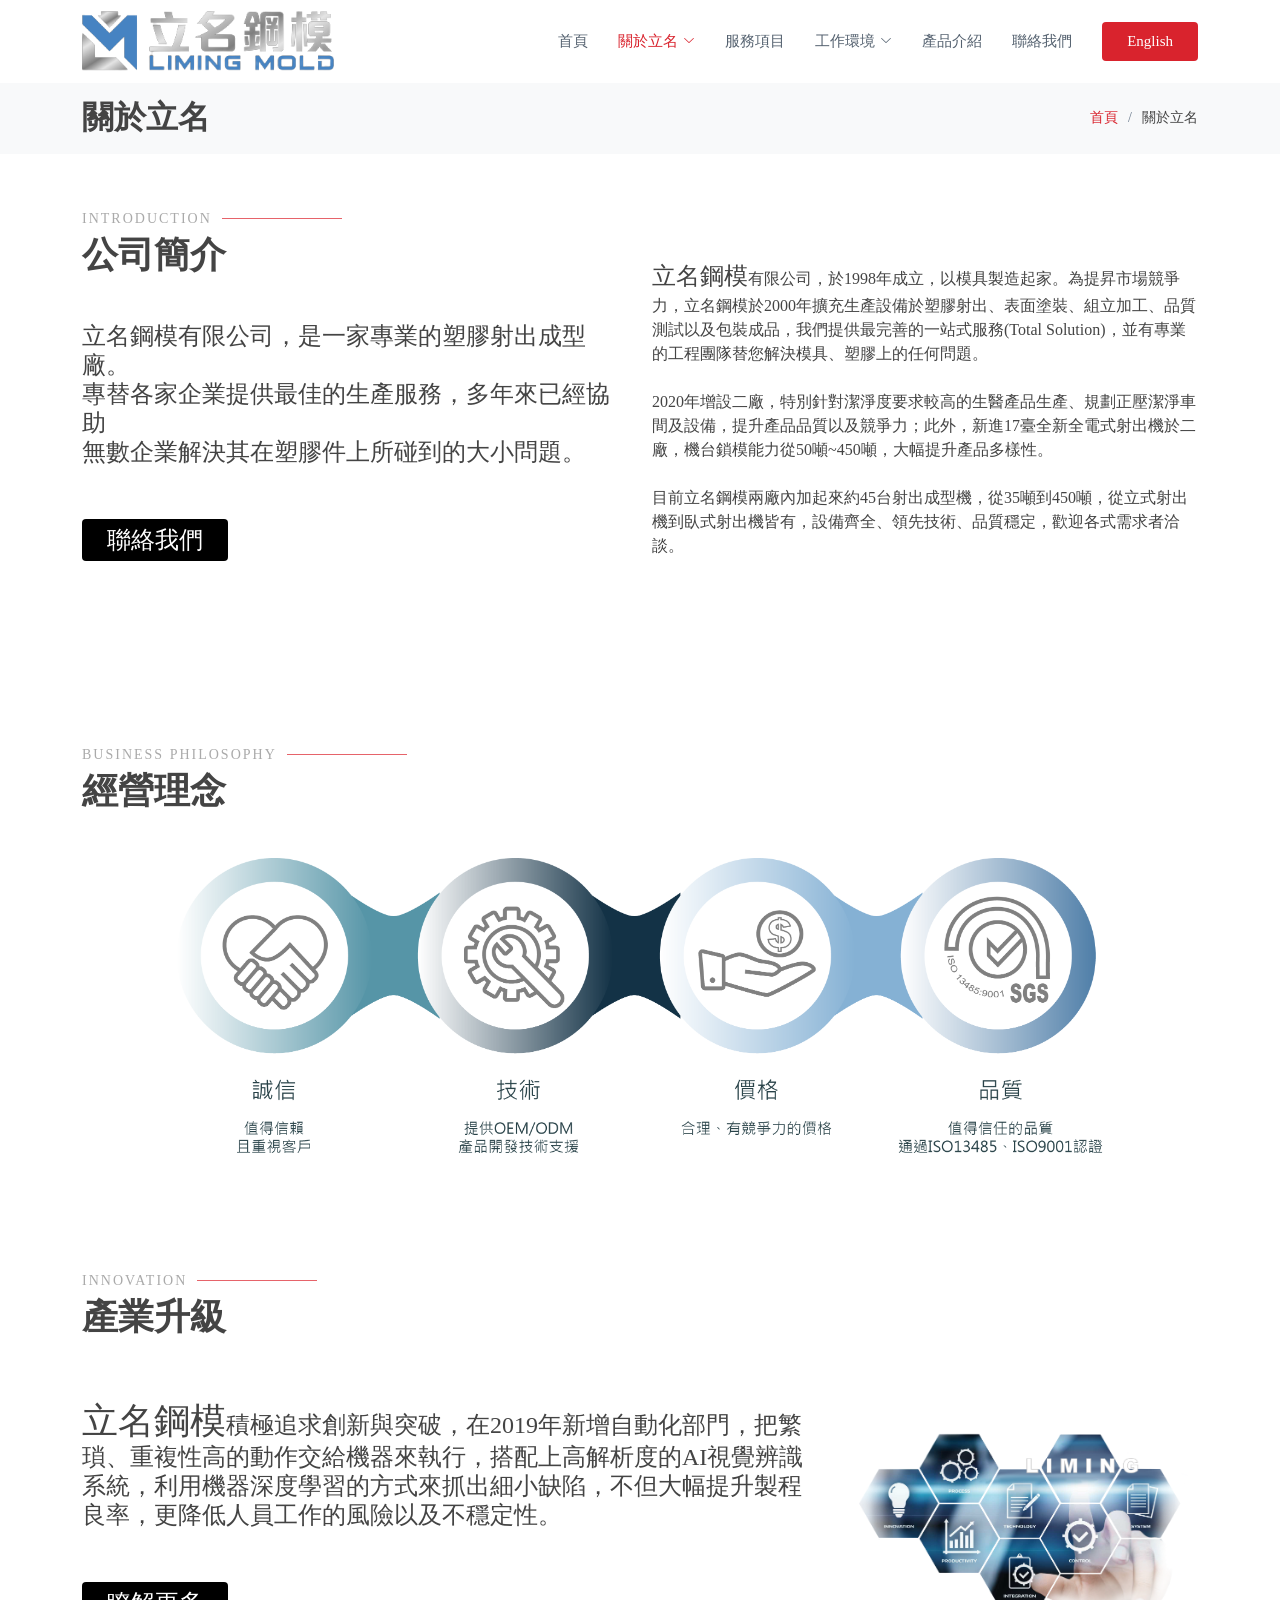
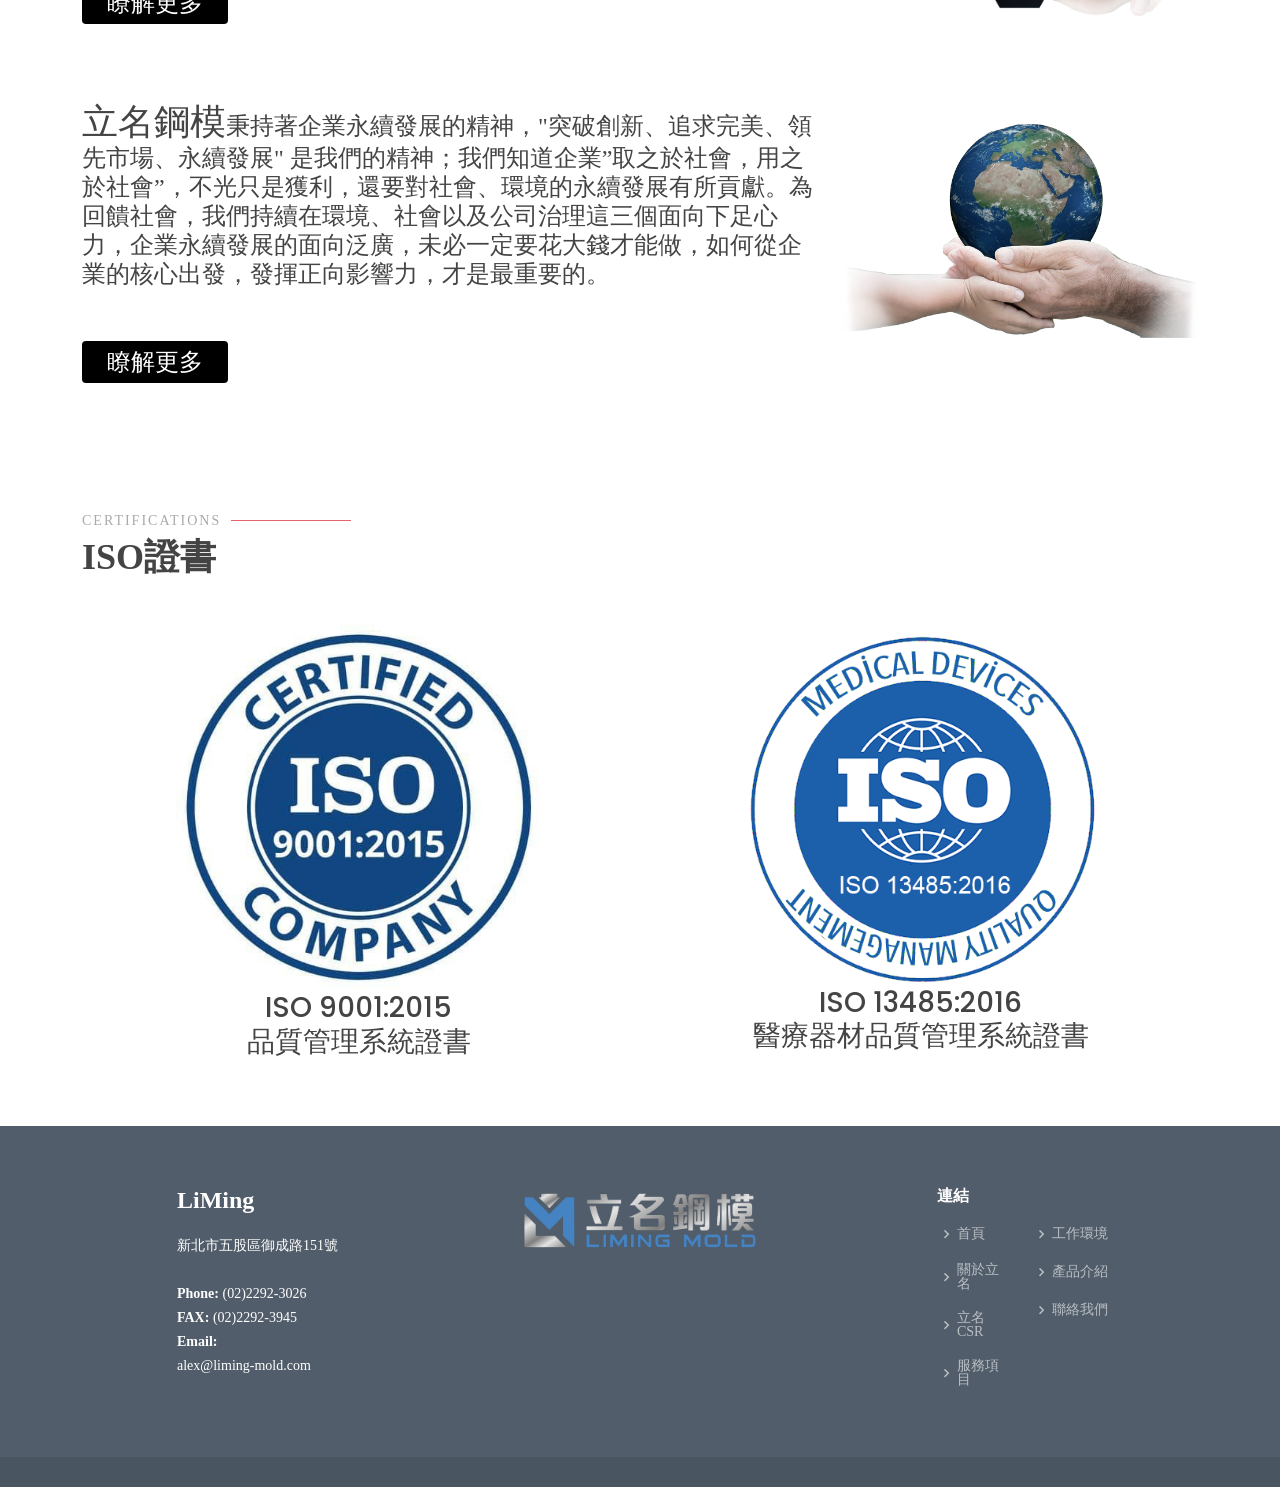
==== commit 05c62174: "update" ====
--- a/about.html
+++ b/about.html
@@ -142,7 +142,7 @@
 			   <span style = "font-size:1.5rem;">立名鋼模</span>有限公司，於1998年成立，以模具製造起家。為提昇市場競爭力，立名鋼模於2000年擴充生產設備於塑膠射出、表面塗裝、組立加工、品質測試以及包裝成品，我們提供最完善的一站式服務(Total Solution)，並有專業的工程團隊替您解決模具、塑膠上的任何問題。
 				<br>
 				<br>
-			   2020年增設二廠，特別針對潔淨度要求較高的生醫產品生產，規劃正壓潔淨車間及設備，提升產品品質以及競爭力；此外，新進17臺全新全電式射出機於二廠，機台鎖模能力從50噸~450噸，大幅提升產品多樣性。
+			   2020年增設二廠，特別針對潔淨度要求較高的生醫產品生產、規劃正壓潔淨車間及設備，提升產品品質以及競爭力；此外，新進17臺全新全電式射出機於二廠，機台鎖模能力從50噸~450噸，大幅提升產品多樣性。
 				<br>
 				<br>
 				目前立名鋼模兩廠內加起來約45台射出成型機，從35噸到450噸，從立式射出機到臥式射出機皆有，設備齊全、領先技術、品質穩定，歡迎各式需求者洽談。
@@ -201,7 +201,7 @@
 		<div class="row">
 		
 			<div class="col-lg-8" style = "margin-top: 1em;margin-bottom:1em;">
-				<h4><span style = "font-size:150%;">立名鋼模</span>積極追求創新與突破，在2019年新增自動化部門，把繁瑣、重複性高的動作交給機器來執行；搭配上高解析度的AI視覺辨識系統，利用機器深度學習的方式來抓出細小缺陷；不但大幅提升製程良率，更降低人員工作的風險以及不穩定性。</h4>
+				<h4><span style = "font-size:150%;">立名鋼模</span>積極追求創新與突破，在2019年新增自動化部門，把繁瑣、重複性高的動作交給機器來執行，搭配上高解析度的AI視覺辨識系統，利用機器深度學習的方式來抓出細小缺陷，不但大幅提升製程良率，更降低人員工作的風險以及不穩定性。</h4>
 				<br>
 				<br>
 				<a href="services.html" class="getstarted" style="padding: 8px 25px;;border-radius: 4px;font-weight: 400;color: #fff;background: #000000;font-size: 1.5rem;">瞭解更多</a>
